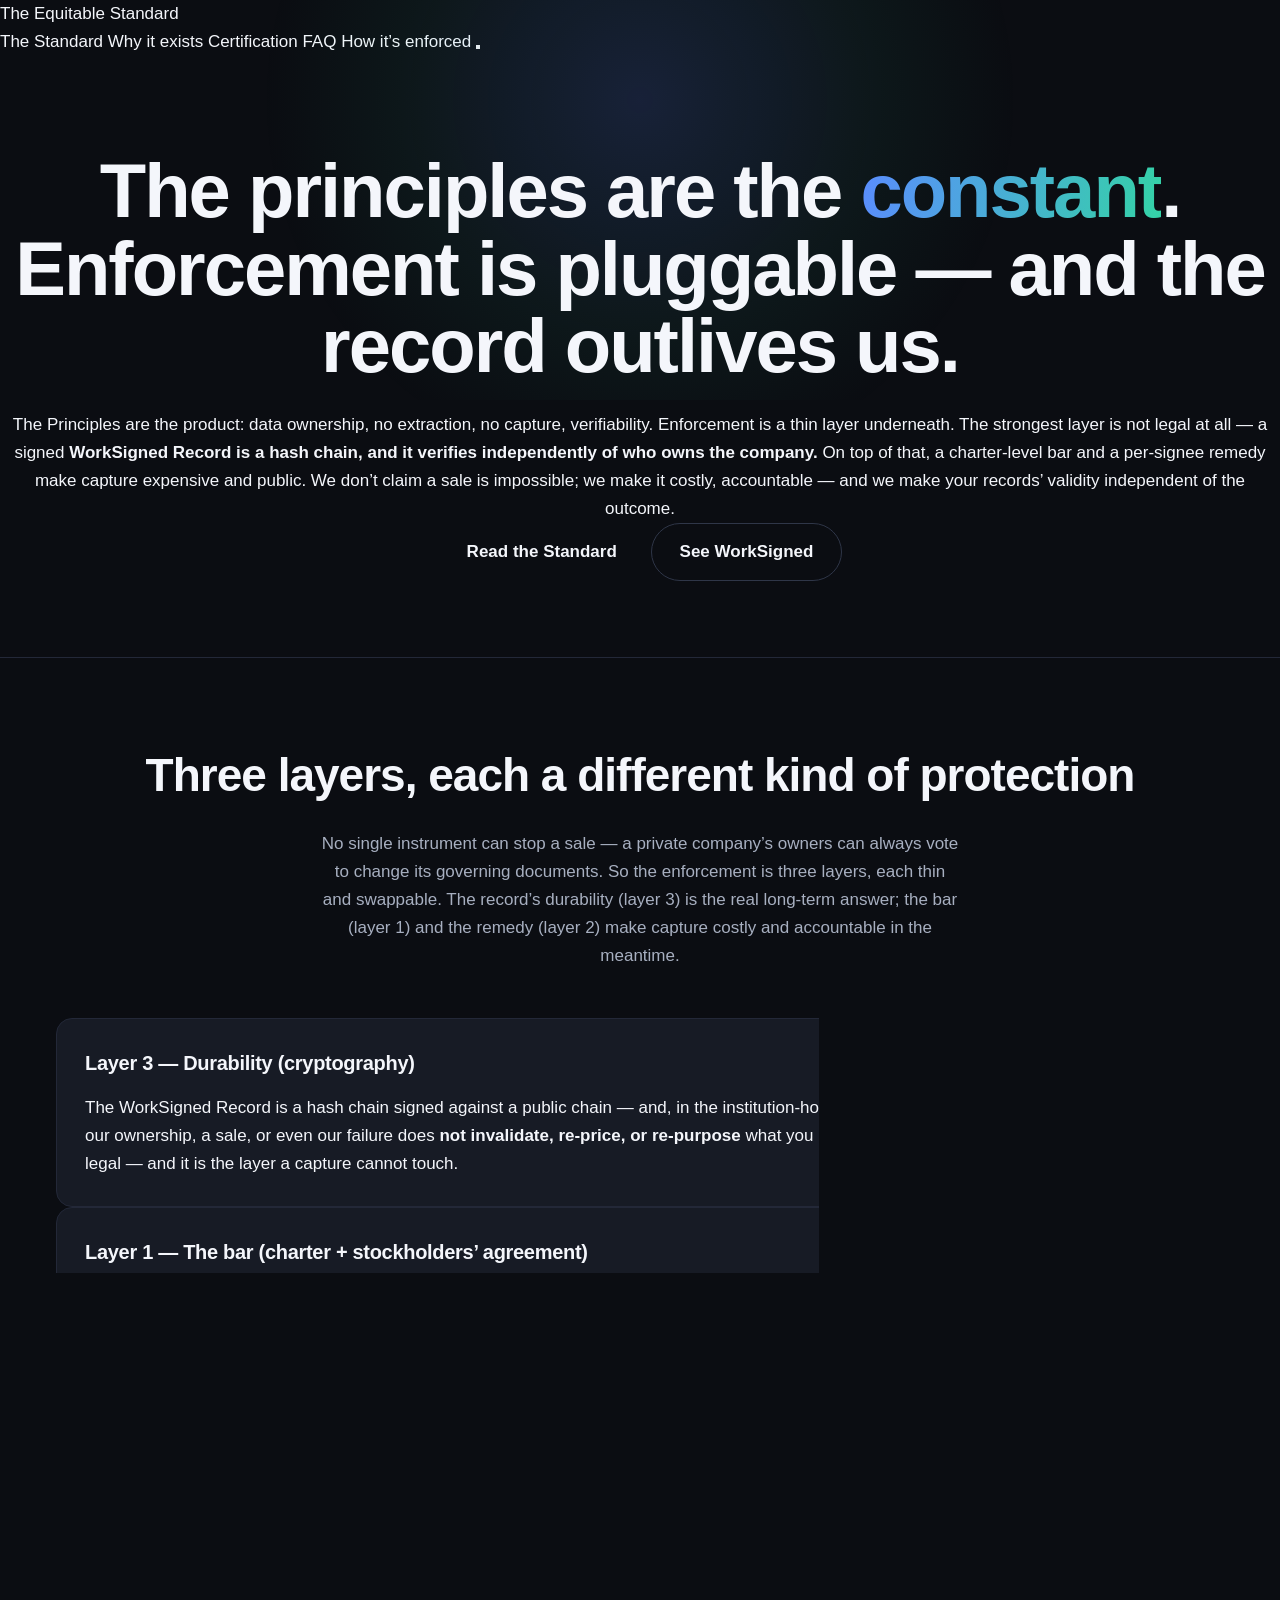
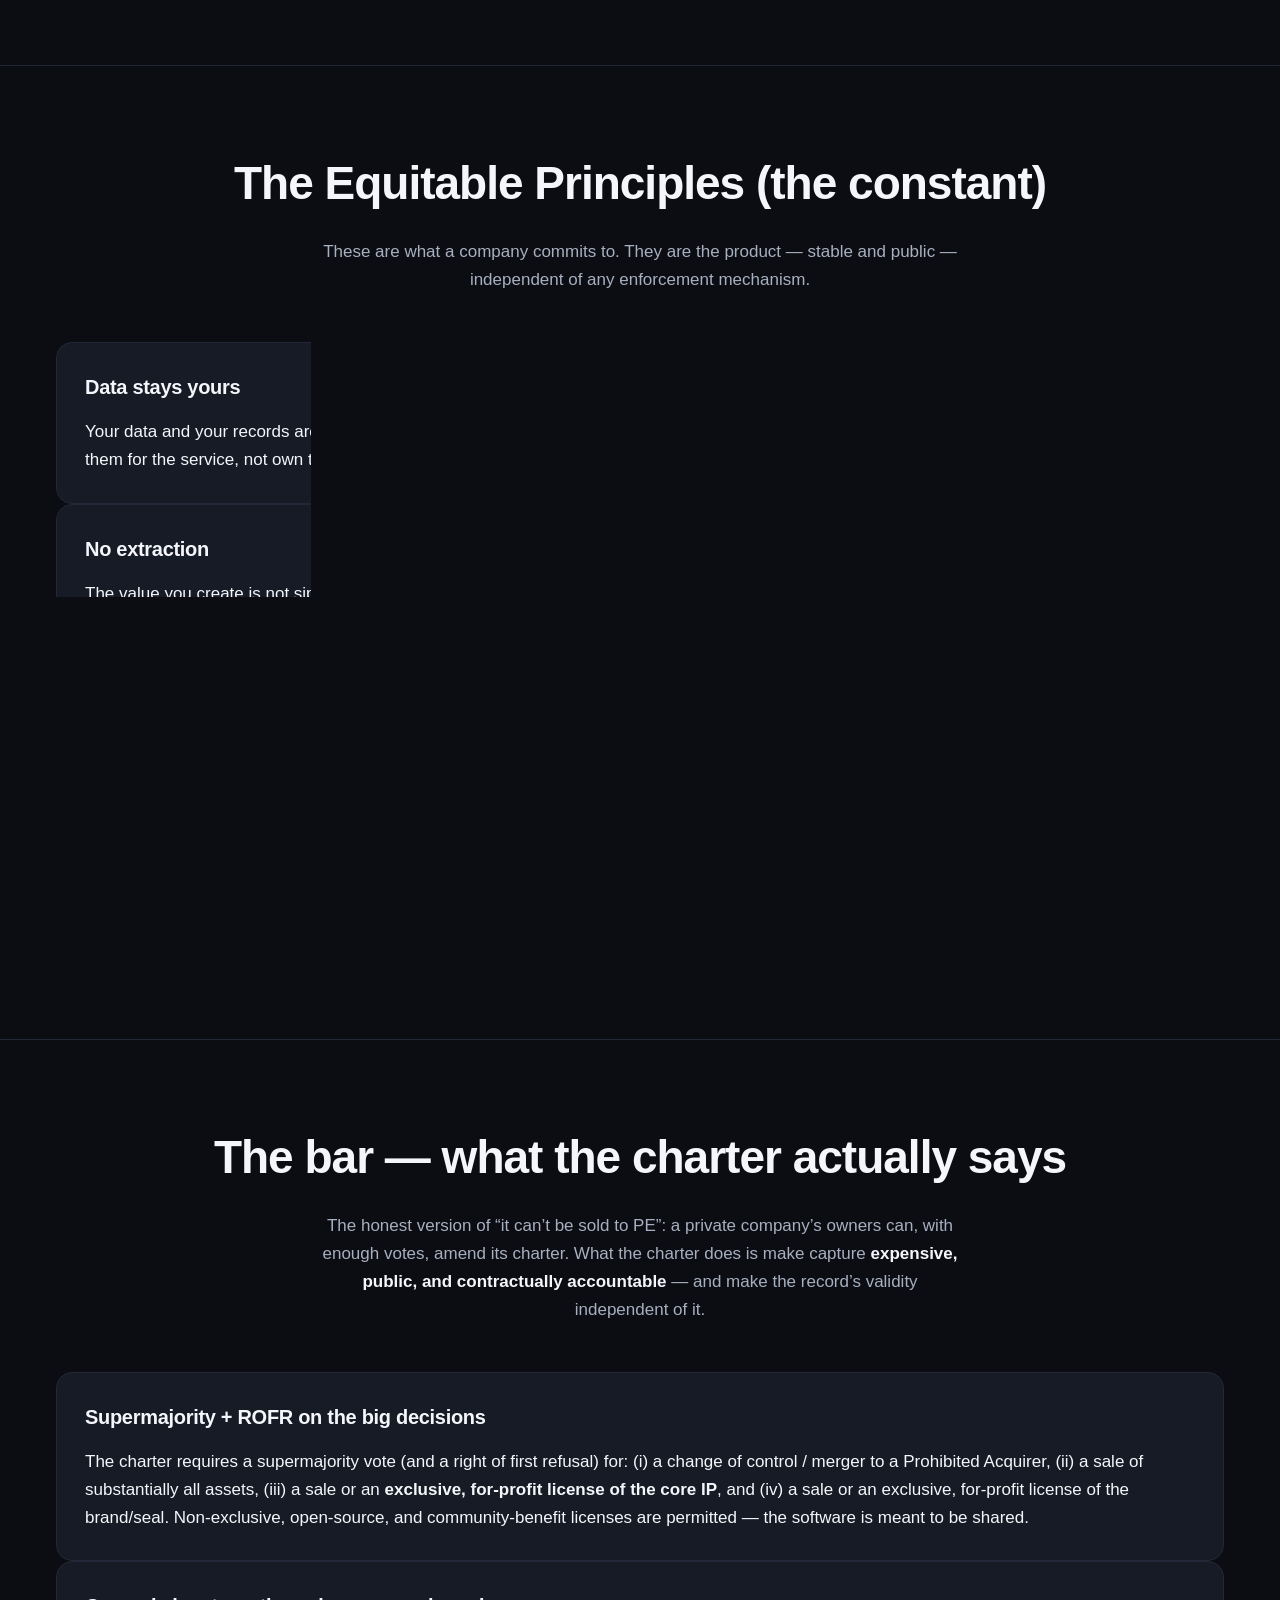
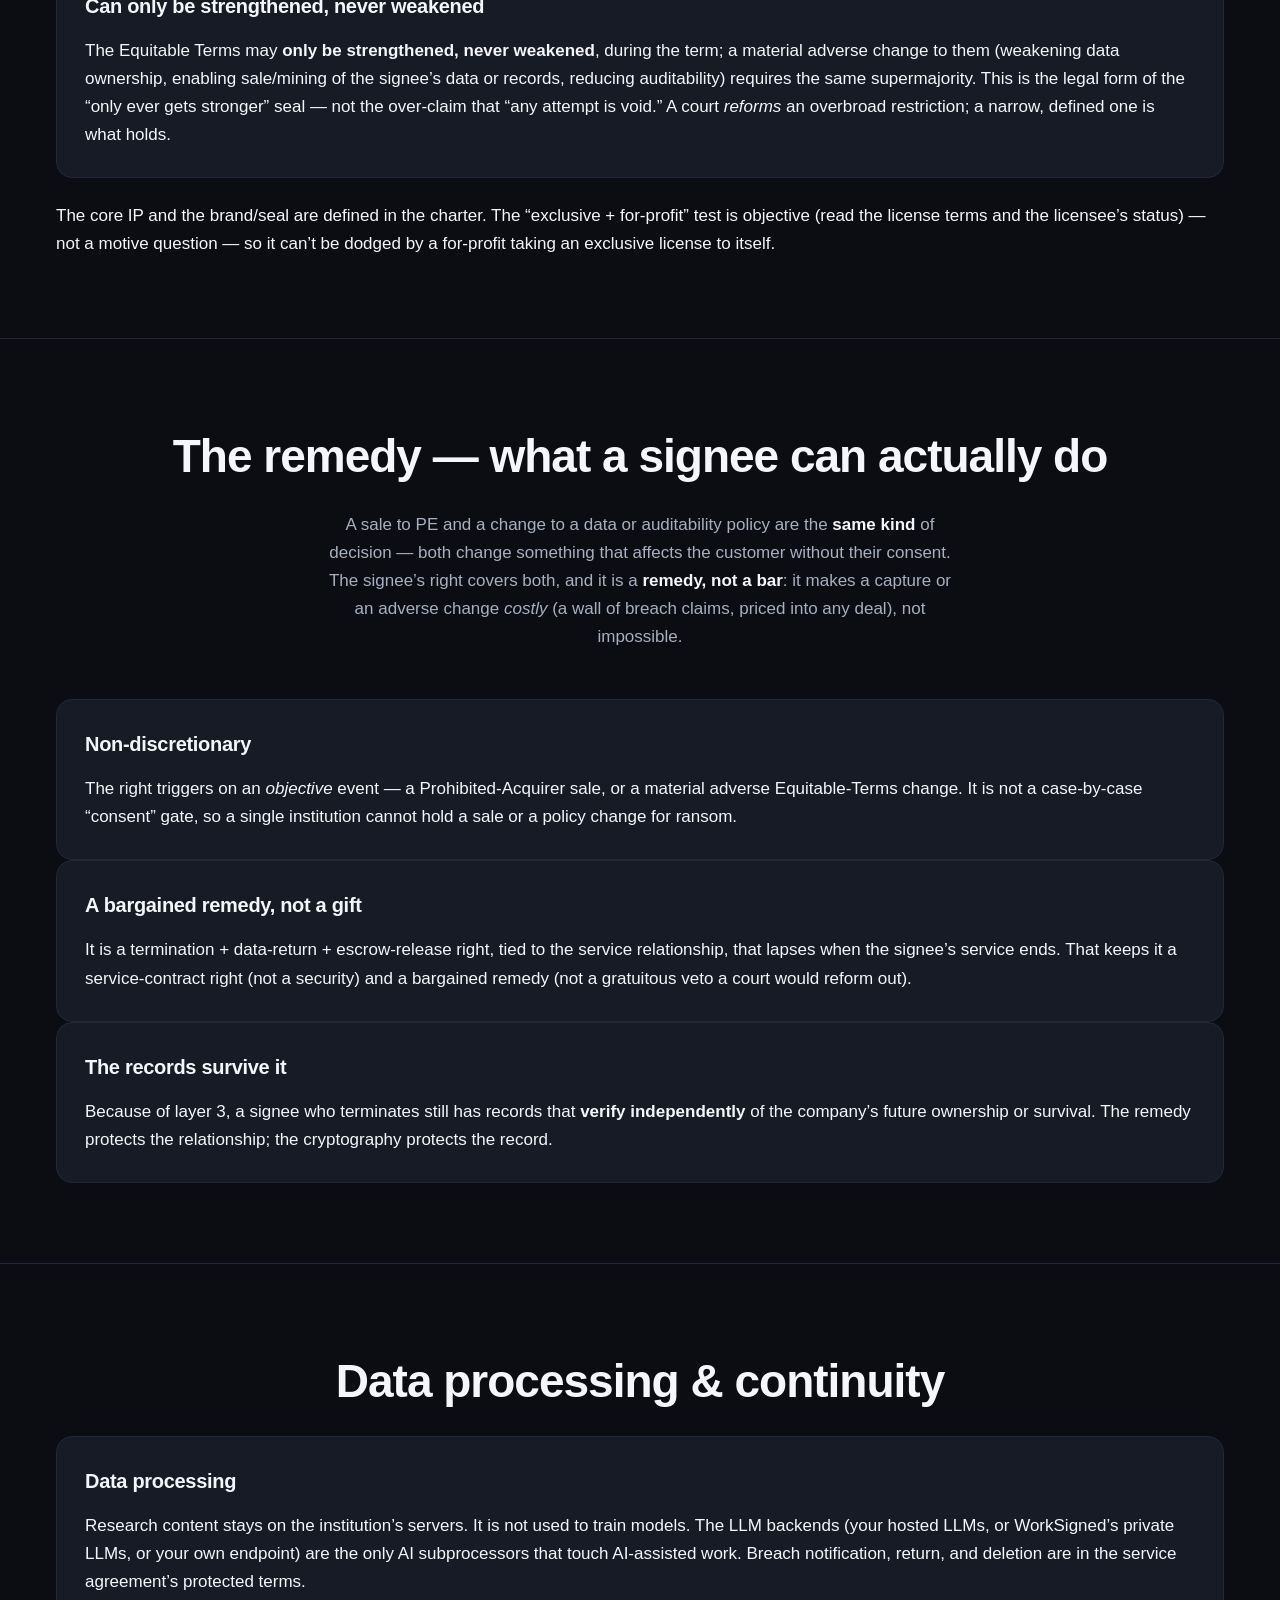
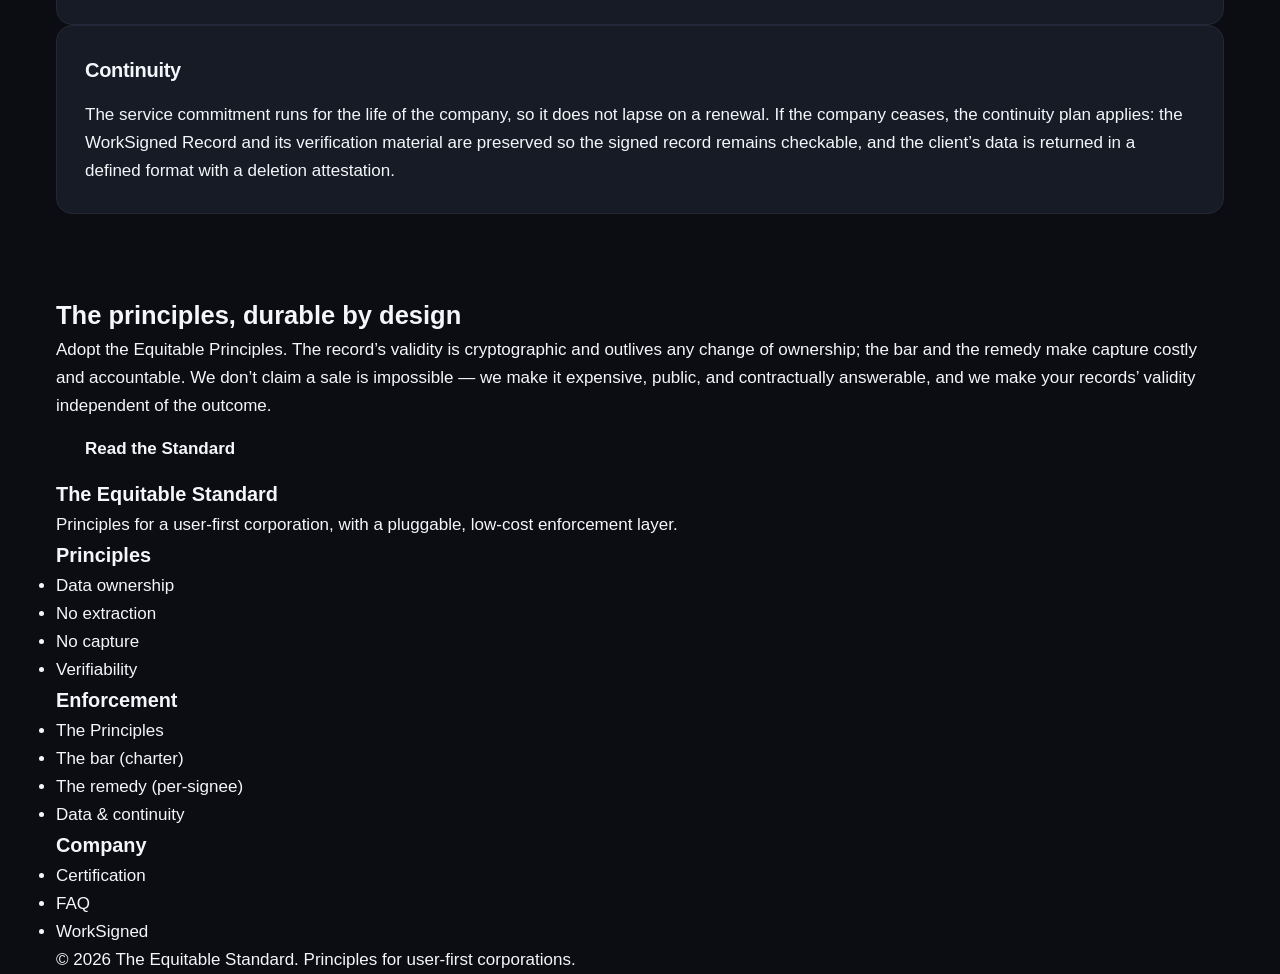
==== enforcement.html @ 16f5c091 "sync from local static" ====
<!DOCTYPE html>
<html lang="en">
<head>
    <meta charset="UTF-8">
    <meta name="viewport" content="width=device-width, initial-scale=1.0">
    <title>How it&rsquo;s enforced &mdash; The Equitable Standard</title>
    <meta name="description" content="The Equitable Principles are the constant. Enforcement is a pluggable layer: cryptographic durability of the record, a charter-level bar on capture and on weakening the terms, and a per-signee remedy that a capture or an adverse change breaches.">
    <link rel="stylesheet" href="style.css">
</head>
<body>
    <div class="bg-grid"></div>
    <div class="bg-glow"></div>

    <nav class="navbar">
        <div class="nav-inner">
            <a href="/" class="nav-logo">The Equitable <span>Standard</span></a>
            <div class="nav-links">
                <a href="/" class="active">The Standard</a>
                <a href="/#charter">Why it exists</a>
                <a href="/#certification">Certification</a>
                <a href="/#faq">FAQ</a>
                <a href="/enforcement" class="active">How it&rsquo;s enforced</a>
                <button class="hamburger" onclick="document.querySelector('.nav-links').classList.toggle('show')" aria-label="Toggle navigation"><span></span><span></span><span></span></button>
            </div>
        </div>
    </nav>

    <main>
        <section class="hero">
            <h1 class="hero-title">The principles are the <span class="grad">constant</span>. Enforcement is pluggable &mdash; and the record outlives us.</h1>
            <p class="hero-sub">The Principles are the product: data ownership, no extraction, no capture, verifiability. Enforcement is a thin layer underneath. The strongest layer is not legal at all &mdash; a signed <strong>WorkSigned Record is a hash chain, and it verifies independently of who owns the company.</strong> On top of that, a charter-level bar and a per-signee remedy make capture expensive and public. We don&rsquo;t claim a sale is impossible; we make it costly, accountable &mdash; and we make your records&rsquo; validity independent of the outcome.</p>
            <div class="hero-actions">
                <a href="/" class="btn btn-primary">Read the Standard</a>
                <a href="https://worksigned.com" class="btn btn-ghost" target="_blank">See WorkSigned</a>
            </div>
        </section>

        <section class="section">
            <div class="container">
                <h2 class="section-title">Three layers, each a different kind of protection</h2>
                <p class="section-lead">No single instrument can stop a sale &mdash; a private company&rsquo;s owners can always vote to change its governing documents. So the enforcement is three layers, each thin and swappable. The record&rsquo;s durability (layer 3) is the real long-term answer; the bar (layer 1) and the remedy (layer 2) make capture costly and accountable in the meantime.</p>

                <div class="grid grid-3">
                    <div class="card reveal">
                        <h3>Layer 3 &mdash; Durability (cryptography)</h3>
                        <p>The WorkSigned Record is a hash chain signed against a public chain &mdash; and, in the institution-hosted model, against <strong>your own key</strong>. A change in our ownership, a sale, or even our failure does <strong>not invalidate, re-price, or re-purpose</strong> what you have already signed. This is mathematical, not legal &mdash; and it is the layer a capture cannot touch.</p>
                    </div>
                    <div class="card reveal">
                        <h3>Layer 1 &mdash; The bar (charter + stockholders&rsquo; agreement)</h3>
                        <p>The company&rsquo;s charter and stockholders&rsquo; agreement require a <strong>supermajority</strong> and a right of first refusal for any sale of control, the core IP, or the brand/seal to a private-equity, venture, or for-profit acquirer &mdash; <strong>and any material weakening of the Equitable Terms</strong>. A capture is therefore <em>priced and public</em>, not possible to do quietly.</p>
                    </div>
                    <div class="card reveal">
                        <h3>Layer 2 &mdash; The remedy (per-signee right)</h3>
                        <p>Each signee holds a non-discretionary right in the service agreement: a <strong>material adverse change</strong> to their Equitable Terms (a capture, an IP/brand sale, or a weakening of data ownership, auditability, or the no-extraction rule) triggers <strong>termination, data return, escrow release &mdash; and their records remain valid.</strong> It is a breach remedy that deters, not a bar that blocks &mdash; the bar is layer 1.</p>
                    </div>
                </div>
            </div>
        </section>

        <section class="section" id="principles">
            <div class="container">
                <h2 class="section-title">The Equitable Principles (the constant)</h2>
                <p class="section-lead">These are what a company commits to. They are the product &mdash; stable and public &mdash; independent of any enforcement mechanism.</p>
                <div class="grid grid-4">
                    <div class="card reveal">
                        <h3>Data stays yours</h3>
                        <p>Your data and your records are owned by you (or your institution). Never sold, never mined, never used to train models. The company may process them for the service, not own them.</p>
                    </div>
                    <div class="card reveal">
                        <h3>No extraction</h3>
                        <p>The value you create is not siphoned into the issuer&rsquo;s or a third party&rsquo;s profit. No data selling, no brand-licensing for third-party profit, no mining.</p>
                    </div>
                    <div class="card reveal">
                        <h3>No capture</h3>
                        <p>No change of control, sale of the core IP, or sale of the brand/seal to a private-equity, venture, or for-profit acquirer. Permitted acquirers only: a mission-aligned for-profit research institution that adopts the principles in writing, a founder- and staff-directed buyout, or dissolution into a non-profit / research-purpose trust.</p>
                    </div>
                    <div class="card reveal">
                        <h3>Checkable, not a label</h3>
                        <p>The deployed code is auditable by your IT security team; the record verifies against the public chain. Verifiability is the whole point.</p>
                    </div>
                </div>
            </div>
        </section>

        <section class="section" id="bar">
            <div class="container">
                <h2 class="section-title">The bar &mdash; what the charter actually says</h2>
                <p class="section-lead">The honest version of &ldquo;it can&rsquo;t be sold to PE&rdquo;: a private company&rsquo;s owners can, with enough votes, amend its charter. What the charter does is make capture <strong>expensive, public, and contractually accountable</strong> &mdash; and make the record&rsquo;s validity independent of it.</p>
                <div class="grid grid-2">
                    <div class="card reveal">
                        <h3>Supermajority + ROFR on the big decisions</h3>
                        <p>The charter requires a supermajority vote (and a right of first refusal) for: (i) a change of control / merger to a Prohibited Acquirer, (ii) a sale of substantially all assets, (iii) a sale or an <strong>exclusive, for-profit license of the core IP</strong>, and (iv) a sale or an exclusive, for-profit license of the brand/seal. Non-exclusive, open-source, and community-benefit licenses are permitted &mdash; the software is meant to be shared.</p>
                    </div>
                    <div class="card reveal">
                        <h3>Can only be strengthened, never weakened</h3>
                        <p>The Equitable Terms may <strong>only be strengthened, never weakened</strong>, during the term; a material adverse change to them (weakening data ownership, enabling sale/mining of the signee&rsquo;s data or records, reducing auditability) requires the same supermajority. This is the legal form of the &ldquo;only ever gets stronger&rdquo; seal &mdash; not the over-claim that &ldquo;any attempt is void.&rdquo; A court <em>reforms</em> an overbroad restriction; a narrow, defined one is what holds.</p>
                    </div>
                </div>
                <p class="reveal" style="margin-top:24px;">The core IP and the brand/seal are defined in the charter. The &ldquo;exclusive + for-profit&rdquo; test is objective (read the license terms and the licensee&rsquo;s status) &mdash; not a motive question &mdash; so it can&rsquo;t be dodged by a for-profit taking an exclusive license to itself.</p>
            </div>
        </section>

        <section class="section" id="remedy">
            <div class="container">
                <h2 class="section-title">The remedy &mdash; what a signee can actually do</h2>
                <p class="section-lead">A sale to PE and a change to a data or auditability policy are the <strong>same kind</strong> of decision &mdash; both change something that affects the customer without their consent. The signee&rsquo;s right covers both, and it is a <strong>remedy, not a bar</strong>: it makes a capture or an adverse change <em>costly</em> (a wall of breach claims, priced into any deal), not impossible.</p>
                <div class="grid grid-3">
                    <div class="card reveal">
                        <h3>Non-discretionary</h3>
                        <p>The right triggers on an <em>objective</em> event &mdash; a Prohibited-Acquirer sale, or a material adverse Equitable-Terms change. It is not a case-by-case &ldquo;consent&rdquo; gate, so a single institution cannot hold a sale or a policy change for ransom.</p>
                    </div>
                    <div class="card reveal">
                        <h3>A bargained remedy, not a gift</h3>
                        <p>It is a termination + data-return + escrow-release right, tied to the service relationship, that lapses when the signee&rsquo;s service ends. That keeps it a service-contract right (not a security) and a bargained remedy (not a gratuitous veto a court would reform out).</p>
                    </div>
                    <div class="card reveal">
                        <h3>The records survive it</h3>
                        <p>Because of layer 3, a signee who terminates still has records that <strong>verify independently</strong> of the company&rsquo;s future ownership or survival. The remedy protects the relationship; the cryptography protects the record.</p>
                    </div>
                </div>
            </div>
        </section>

        <section class="section" id="data">
            <div class="container">
                <h2 class="section-title">Data processing &amp; continuity</h2>
                <div class="grid grid-2">
                    <div class="card reveal">
                        <h3>Data processing</h3>
                        <p>Research content stays on the institution&rsquo;s servers. It is not used to train models. The LLM backends (your hosted LLMs, or WorkSigned&rsquo;s private LLMs, or your own endpoint) are the only AI subprocessors that touch AI-assisted work. Breach notification, return, and deletion are in the service agreement&rsquo;s protected terms.</p>
                    </div>
                    <div class="card reveal">
                        <h3>Continuity</h3>
                        <p>The service commitment runs for the life of the company, so it does not lapse on a renewal. If the company ceases, the continuity plan applies: the WorkSigned Record and its verification material are preserved so the signed record remains checkable, and the client&rsquo;s data is returned in a defined format with a deletion attestation.</p>
                    </div>
                </div>
            </div>
        </section>

        <section class="cta">
            <div class="container">
                <h2>The principles, durable by design</h2>
                <p>Adopt the Equitable Principles. The record&rsquo;s validity is cryptographic and outlives any change of ownership; the bar and the remedy make capture costly and accountable. We don&rsquo;t claim a sale is impossible &mdash; we make it expensive, public, and contractually answerable, and we make your records&rsquo; validity independent of the outcome.</p>
                <a href="/" class="btn btn-light">Read the Standard</a>
            </div>
        </section>
    </main>

    <footer class="footer">
        <div class="container">
            <div class="footer-grid">
                <div>
                    <h3>The Equitable Standard</h3>
                    <p>Principles for a user-first corporation, with a pluggable, low-cost enforcement layer.</p>
                </div>
                <div>
                    <h3>Principles</h3>
                    <ul class="footer-links">
                        <li><a href="/#charter">Data ownership</a></li>
                        <li><a href="/#charter">No extraction</a></li>
                        <li><a href="/#charter">No capture</a></li>
                        <li><a href="/#charter">Verifiability</a></li>
                    </ul>
                </div>
                <div>
                    <h3>Enforcement</h3>
                    <ul class="footer-links">
                        <li><a href="#principles">The Principles</a></li>
                        <li><a href="#bar">The bar (charter)</a></li>
                        <li><a href="#remedy">The remedy (per-signee)</a></li>
                        <li><a href="#data">Data &amp; continuity</a></li>
                    </ul>
                </div>
                <div>
                    <h3>Company</h3>
                    <ul class="footer-links">
                        <li><a href="/#certification">Certification</a></li>
                        <li><a href="/#faq">FAQ</a></li>
                        <li><a href="https://worksigned.com" target="_blank">WorkSigned</a></li>
                    </ul>
                </div>
            </div>
            <div class="footer-bottom">
                <span>&copy; 2026 The Equitable Standard. Principles for user-first corporations.</span>
            </div>
        </div>
    </footer>
    <script src="script.js"></script>
</body>
</html>
---- style.css ----
/* ==========================================================================
   The Equitable Standard — charter + certification + FAQ (static site)
   Same design language as WorkSigned / Equitable Corporation.
   Two small-text tiers only:
     --fs-body  (17px)  card body, faq, lead
     --fs-small (14.5px) fine print: eyebrow, footer, summary hints
   ========================================================================== */
:root {
    --bg: #0b0d12;
    --bg-elev: #12151d;
    --bg-elev-2: #171b25;
    --border: #232838;
    --border-strong: #2f3648;

    --text: #f4f6fb;
    --text-muted: #a7afc0;
    --text-faint: #6f7789;

    --accent: #5b8cff;
    --accent-2: #34d3a6;
    --accent-soft: rgba(91, 140, 255, 0.14);
    --grad: linear-gradient(100deg, #5b8cff 0%, #34d3a6 100%);

    /* Two small-text tiers (the only two small sizes) */
    --fs-body: 17px;
    --fs-small: 14.5px;

    --radius: 16px;
    --maxw: 1120px;
    --maxw-narrow: 820px;
    --shadow-sm: 0 4px 16px rgba(0, 0, 0, 0.25);
}

* { margin: 0; padding: 0; box-sizing: border-box; }
html { scroll-behavior: smooth; scroll-padding-top: 76px; }
body {
    font-family: "Inter", -apple-system, BlinkMacSystemFont, "Segoe UI", Roboto, sans-serif;
    background: var(--bg);
    color: var(--text);
    line-height: 1.65;
    font-size: var(--fs-body);
    -webkit-font-smoothing: antialiased;
    overflow-x: hidden;
}
a { color: inherit; text-decoration: none; }
body::before {
    content: "";
    position: fixed; top: -200px; left: 50%;
    transform: translateX(-50%);
    width: 900px; height: 600px;
    background: radial-gradient(circle, rgba(91,140,255,0.16) 0%, rgba(52,211,166,0.05) 45%, transparent 70%);
    z-index: 0; pointer-events: none;
}

/* ===== LAYOUT ===== */
.container { width: 100%; max-width: 95%; margin: 0 auto; padding: 0 24px; }
.container.narrow { max-width: var(--maxw-narrow); }

/* ===== TOP BAR ===== */
#topbar {
    position: sticky; top: 0; z-index: 50;
    background: rgba(11,13,18,0.72);
    backdrop-filter: blur(14px); -webkit-backdrop-filter: blur(14px);
    border-bottom: 1px solid var(--border);
    padding: 14px 0;
}
.topbar-inner {
    max-width: var(--maxw); margin: 0 auto; padding: 0 24px;
    display: flex; align-items: center; justify-content: space-between; gap: 20px;
}
#logo {
    font-size: 19px; font-weight: 800; letter-spacing: -0.4px;
    display: inline-flex; align-items: center; gap: 8px;
}
#logo:hover { text-decoration: none; }
.logo-mark {
    display: inline-grid; place-items: center;
    width: 26px; height: 26px; border-radius: 8px;
    background: var(--grad); color: #0b0d12; font-size: 15px; font-weight: 900;
}
.topnav { display: flex; align-items: center; gap: 22px; }
.topnav a {
    font-size: var(--fs-small); font-weight: 500; color: var(--text-muted);
    transition: color 0.2s;
}
.topnav a:hover { color: var(--text); }

/* ===== HERO ===== */
.hero { position: relative; z-index: 1; text-align: center; padding: 96px 0 76px; }
.eyebrow {
    display: inline-block;
    font-size: var(--fs-small); font-weight: 600; letter-spacing: 0.4px;
    color: var(--accent-2);
    background: rgba(52,211,166,0.12); border: 1px solid rgba(52,211,166,0.3);
    padding: 6px 14px; border-radius: 999px; margin-bottom: 26px;
}
.hero h1 {
    font-size: clamp(38px, 6vw, 76px);
    font-weight: 800; line-height: 1.02; letter-spacing: -2px; margin-bottom: 26px;
}
.grad {
    background: var(--grad);
    -webkit-background-clip: text; background-clip: text;
    -webkit-text-fill-color: transparent; color: transparent;
}
.hero .sub {
    font-size: clamp(17px, 2.2vw, 21px);
    color: var(--text-muted);
    max-width: 760px; margin: 0 auto; line-height: 1.65;
}
.hero .sub strong { color: var(--text); font-weight: 600; }

/* ===== SECTIONS ===== */
.section { position: relative; z-index: 1; padding: 80px 0; border-top: 1px solid var(--border); }
.section-alt { background: var(--bg-elev); }
.section-title {
    font-size: clamp(30px, 4vw, 46px);
    font-weight: 800; letter-spacing: -1px;
    text-align: center; margin-bottom: 16px;
}
.section-lead {
    font-size: var(--fs-body); color: var(--text-muted);
    max-width: 640px; margin: 0 auto 48px; text-align: center;
}
.section-lead strong { color: var(--text); font-weight: 600; }

/* ===== CHARTER CARDS ===== */
.cards {
    display: grid; grid-template-columns: repeat(2, 1fr);
    gap: 22px; max-width: 1000px; margin: 0 auto;
}
.card {
    background: var(--bg-elev-2);
    border: 1px solid var(--border);
    border-radius: var(--radius);
    padding: 28px 28px;
    transition: transform 0.2s ease, border-color 0.2s ease, box-shadow 0.2s ease;
}
.card:hover { transform: translateY(-5px); border-color: var(--border-strong); box-shadow: var(--shadow-sm); }
.card h3 {
    font-size: 20px; font-weight: 700; letter-spacing: -0.3px;
    margin-bottom: 14px; color: var(--text);
}
.card .problem {
    font-size: var(--fs-body); color: var(--text-muted);
    margin-bottom: 12px;
}
.card .solution {
    font-size: var(--fs-body); color: var(--text-muted);
    border-left: 3px solid var(--accent);
    padding-left: 14px;
}
.card .solution strong { color: var(--accent-2); font-weight: 700; }

/* ===== CERTIFICATION ===== */
.cert-grid {
    display: grid; grid-template-columns: 1fr;
    gap: 22px; margin-bottom: 36px;
}
.cert-item {
    background: var(--bg-elev-2);
    border: 1px solid var(--border);
    border-radius: var(--radius);
    padding: 26px 28px;
}
.cert-item h3 { font-size: 19px; font-weight: 700; margin-bottom: 10px; }
.cert-item p { font-size: var(--fs-body); color: var(--text-muted); }
.cert-cta { text-align: center; }

.btn {
    display: inline-flex; align-items: center; justify-content: center;
    padding: 14px 28px; border-radius: 999px;
    font-size: var(--fs-body); font-weight: 600; border: 1px solid transparent;
    cursor: pointer;
    transition: transform 0.15s ease, background 0.2s, border-color 0.2s;
}
.btn-ghost { background: transparent; color: var(--text); border-color: var(--border-strong); }
.btn-ghost:hover { border-color: var(--accent); background: var(--accent-soft); transform: translateY(-2px); }

/* ===== FAQ (details/summary accordion) ===== */
.faq-list { display: flex; flex-direction: column; gap: 14px; max-width: 760px; margin: 0 auto; }
.faq-item {
    background: var(--bg-elev-2);
    border: 1px solid var(--border);
    border-radius: var(--radius-sm, 12px);
    overflow: hidden;
}
.faq-item summary {
    cursor: pointer;
    list-style: none;
    padding: 18px 22px;
    font-size: var(--fs-body);
    font-weight: 600;
    color: var(--text);
    display: flex; align-items: center; justify-content: space-between; gap: 16px;
    transition: background 0.2s;
}
.faq-item summary::-webkit-details-marker { display: none; }
.faq-item summary::after {
    content: "+";
    font-size: 22px; font-weight: 400;
    color: var(--accent);
    transition: transform 0.2s;
}
.faq-item[open] summary { background: rgba(91,140,255,0.06); }
.faq-item[open] summary::after { transform: rotate(45deg); }
.faq-item p {
    padding: 0 22px 20px 22px;
    font-size: var(--fs-body);
    color: var(--text-muted);
}

/* ===== FOOTER ===== */
#footer { border-top: 1px solid var(--border); padding: 28px 0; position: relative; z-index: 1; }
.footer-inner {
    display: flex; align-items: center; justify-content: space-between;
    flex-wrap: wrap; gap: 12px;
}
#foot-brand { font-size: 16px; font-weight: 800; display: inline-flex; align-items: center; gap: 8px; }
.foot-copy { font-size: var(--fs-small); color: var(--text-faint); }
.foot-copy a { color: var(--text-muted); }
.foot-copy a:hover { color: var(--text); }

/* ===== SCROLL REVEAL ===== */
.reveal {
    opacity: 0; transform: translateY(24px);
    transition: opacity 0.6s ease, transform 0.6s ease;
}
.reveal.visible { opacity: 1; transform: translateY(0); }
.cards .reveal:nth-child(2n) { transition-delay: 0.1s; }

/* ===== RESPONSIVE ===== */
@media (max-width: 900px) {
    .cards { grid-template-columns: 1fr; max-width: 520px; }
}
@media (max-width: 640px) {
    .topbar-inner { padding: 0 18px; }
    .topnav a:not(:last-child) { display: none; }
    .hero { padding: 72px 0 56px; }
    .section { padding: 60px 0; }
    .container { padding: 0 18px; }
    .footer-inner { flex-direction: column; text-align: center; }
}
@media (prefers-reduced-motion: reduce) {
    html { scroll-behavior: auto; }
    .reveal { opacity: 1; transform: none; transition: none; }
}
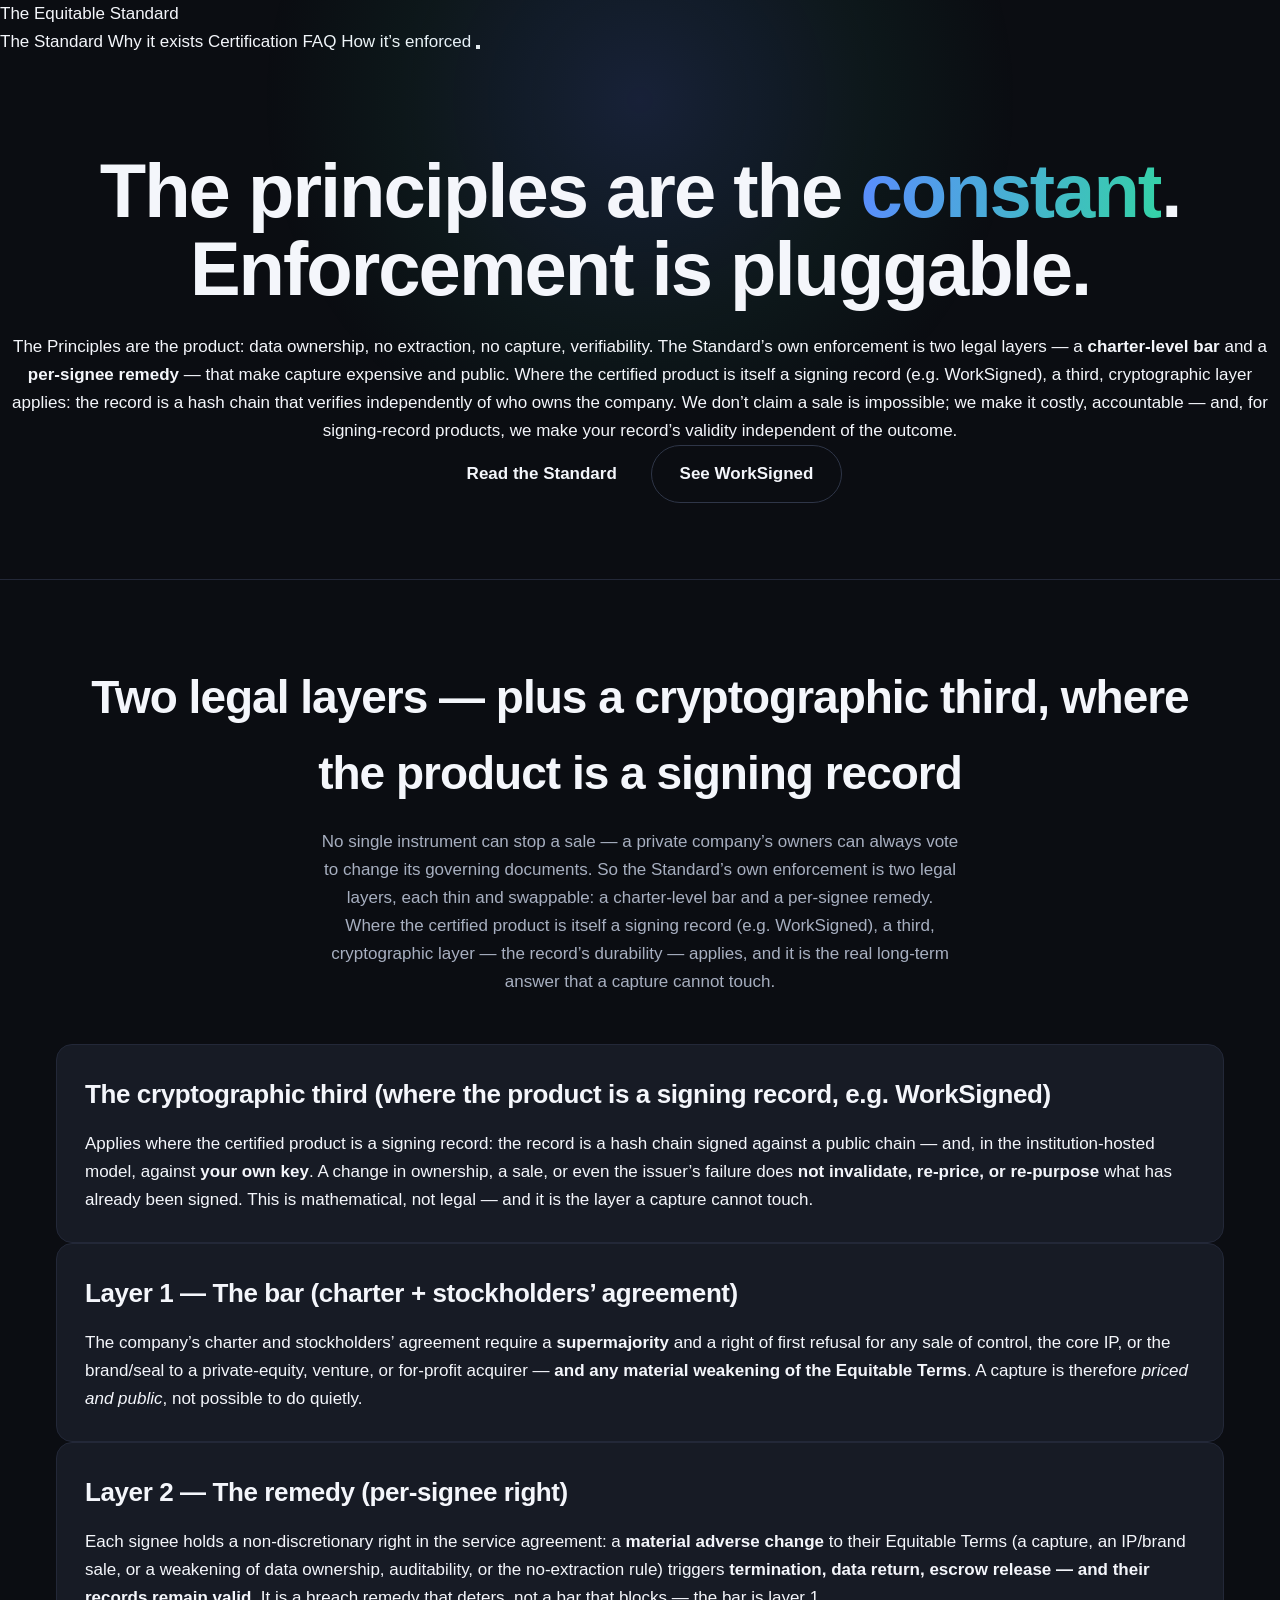
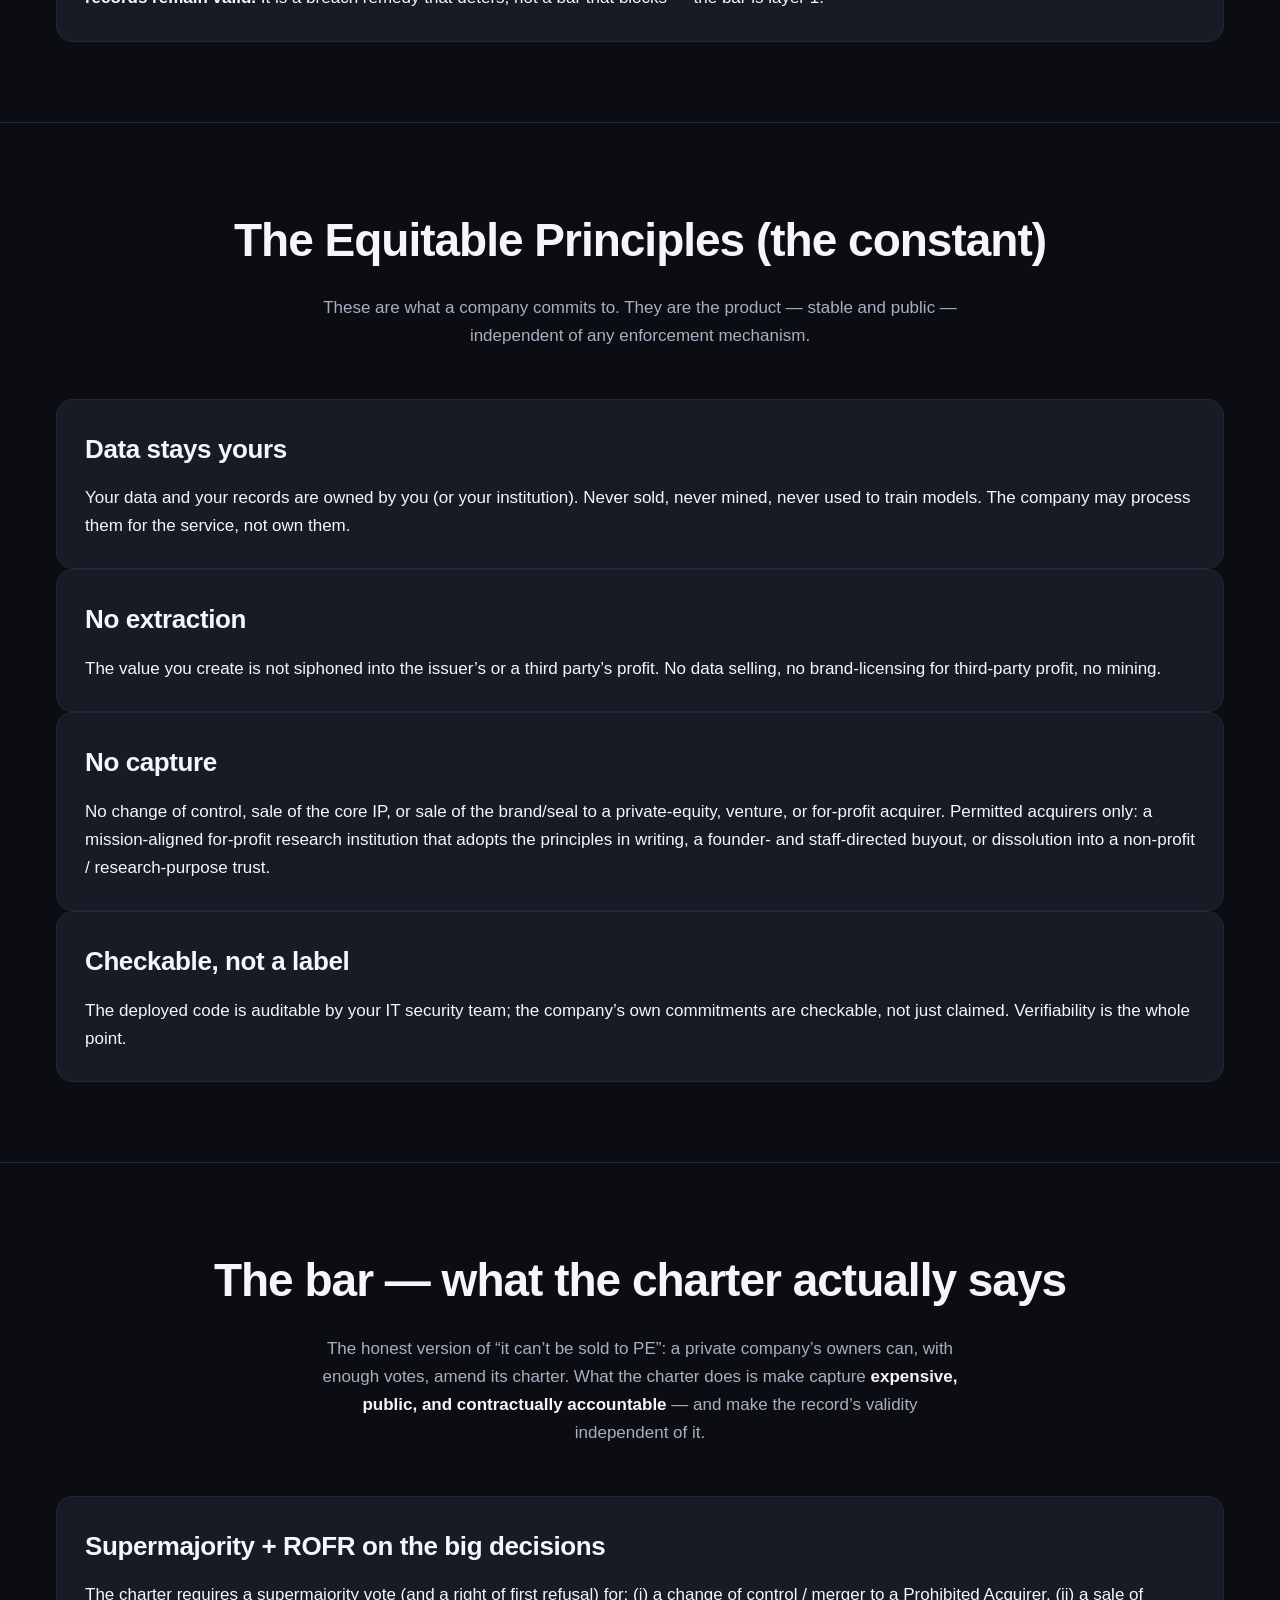
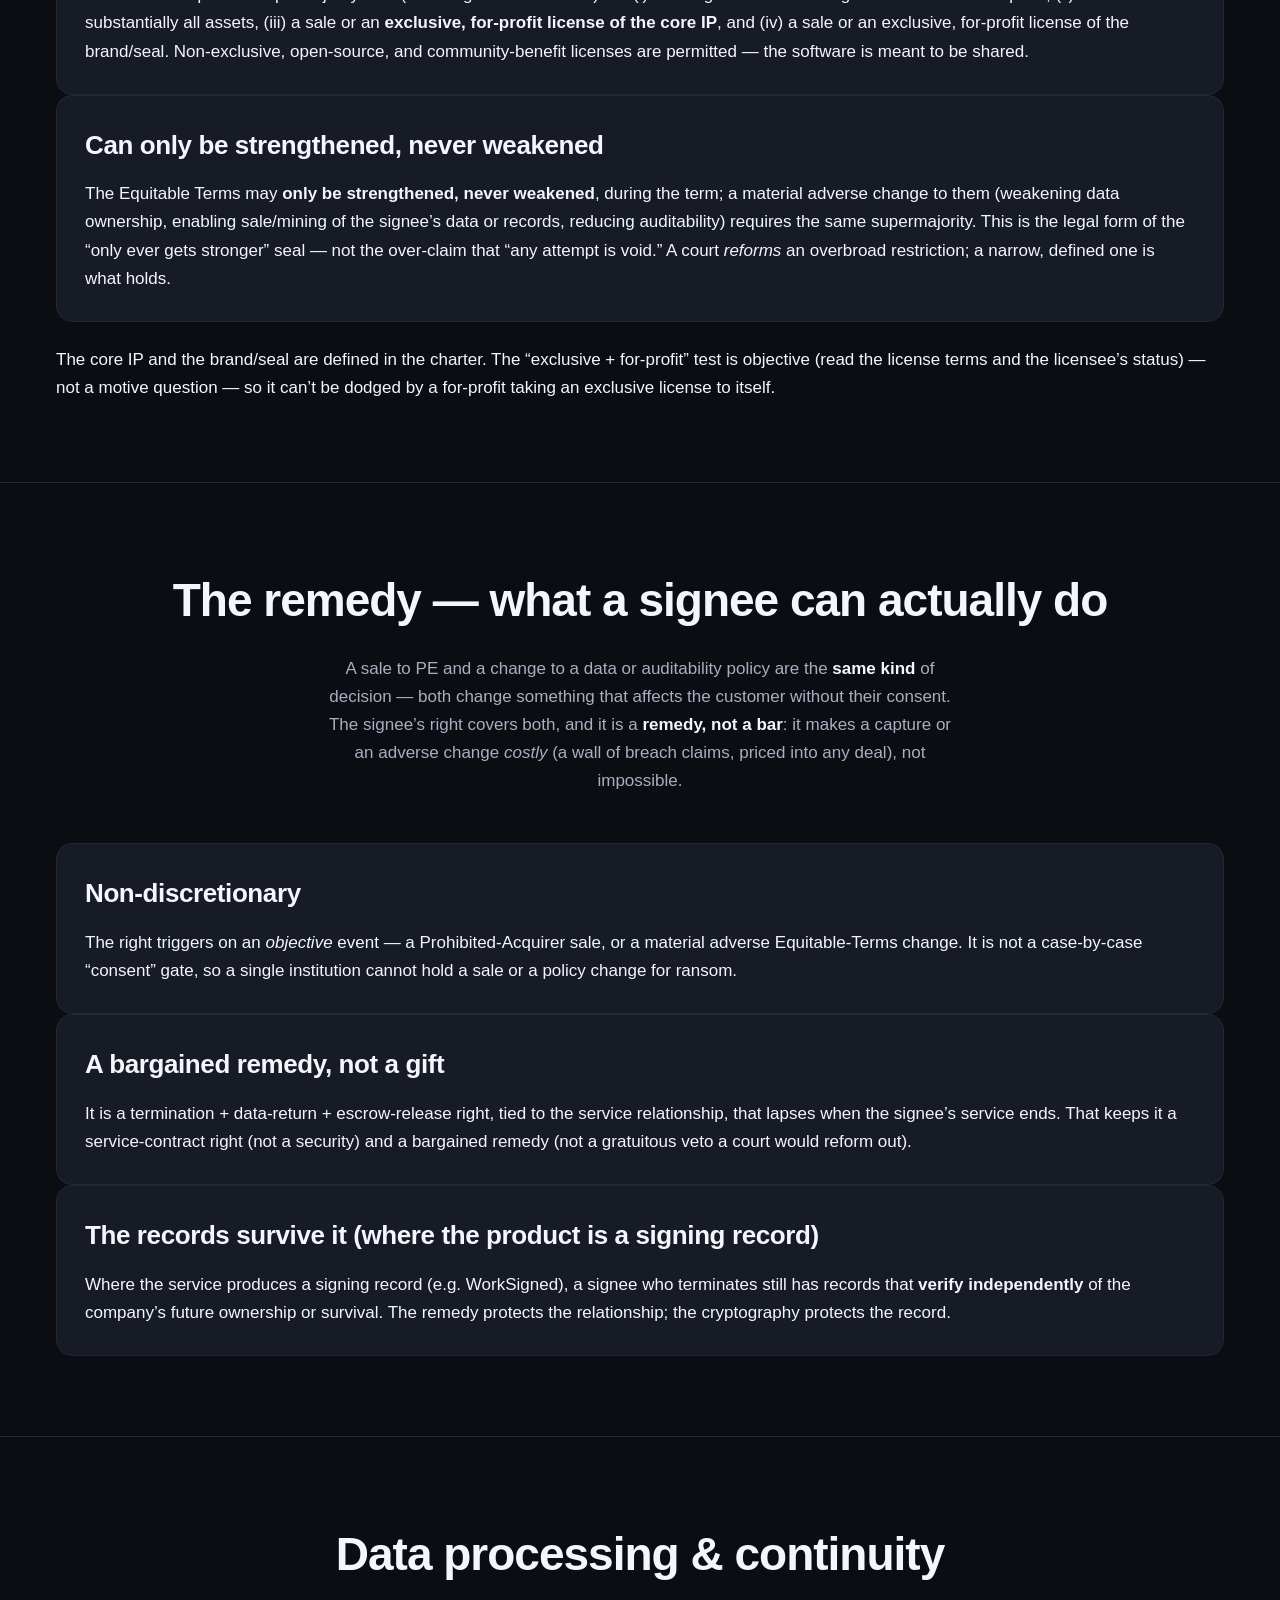
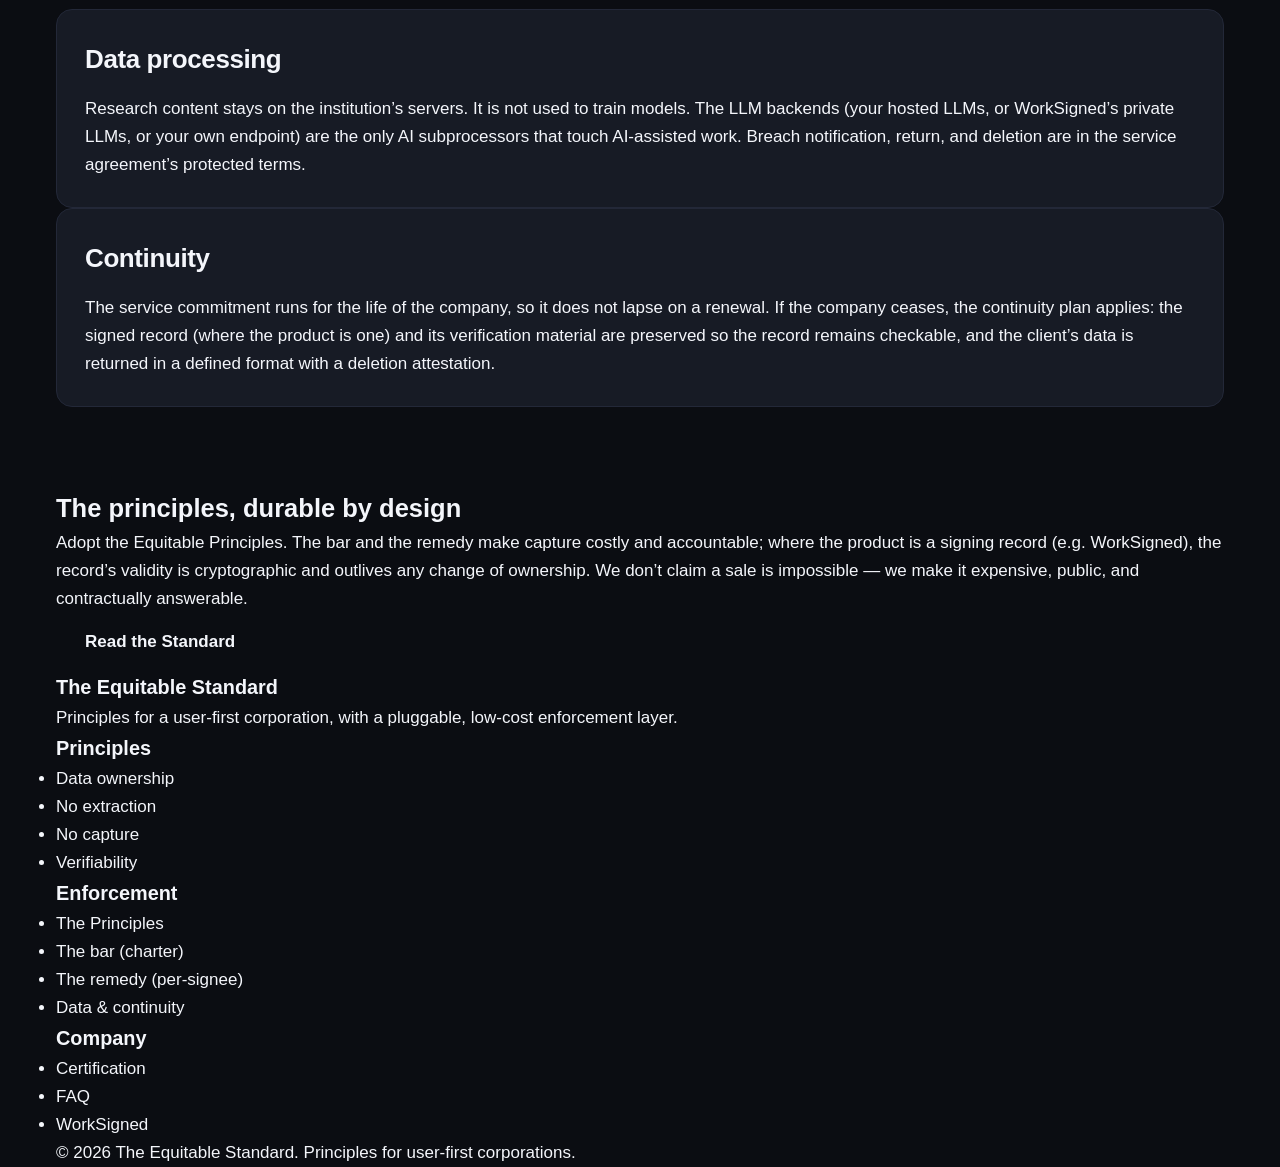
==== commit 3d899ffb: "sync from local static" ====
--- a/enforcement.html
+++ b/enforcement.html
@@ -4,7 +4,7 @@
     <meta charset="UTF-8">
     <meta name="viewport" content="width=device-width, initial-scale=1.0">
     <title>How it&rsquo;s enforced &mdash; The Equitable Standard</title>
-    <meta name="description" content="The Equitable Principles are the constant. Enforcement is a pluggable layer: cryptographic durability of the record, a charter-level bar on capture and on weakening the terms, and a per-signee remedy that a capture or an adverse change breaches.">
+    <meta name="description" content="The Equitable Principles are the constant. Enforcement is a pluggable layer: a charter-level bar on capture and on weakening the terms, and a per-signee remedy &mdash; with cryptographic record durability added where the product is a signing record, e.g. WorkSigned.">
     <link rel="stylesheet" href="style.css">
 </head>
 <body>
@@ -27,8 +27,8 @@
 
     <main>
         <section class="hero">
-            <h1 class="hero-title">The principles are the <span class="grad">constant</span>. Enforcement is pluggable &mdash; and the record outlives us.</h1>
-            <p class="hero-sub">The Principles are the product: data ownership, no extraction, no capture, verifiability. Enforcement is a thin layer underneath. The strongest layer is not legal at all &mdash; a signed <strong>WorkSigned Record is a hash chain, and it verifies independently of who owns the company.</strong> On top of that, a charter-level bar and a per-signee remedy make capture expensive and public. We don&rsquo;t claim a sale is impossible; we make it costly, accountable &mdash; and we make your records&rsquo; validity independent of the outcome.</p>
+            <h1 class="hero-title">The principles are the <span class="grad">constant</span>. Enforcement is pluggable.</h1>
+            <p class="hero-sub">The Principles are the product: data ownership, no extraction, no capture, verifiability. The Standard&rsquo;s own enforcement is two legal layers &mdash; a <strong>charter-level bar</strong> and a <strong>per-signee remedy</strong> &mdash; that make capture expensive and public. Where the certified product is itself a signing record (e.g. WorkSigned), a third, cryptographic layer applies: the record is a hash chain that verifies independently of who owns the company. We don&rsquo;t claim a sale is impossible; we make it costly, accountable &mdash; and, for signing-record products, we make your record&rsquo;s validity independent of the outcome.</p>
             <div class="hero-actions">
                 <a href="/" class="btn btn-primary">Read the Standard</a>
                 <a href="https://worksigned.com" class="btn btn-ghost" target="_blank">See WorkSigned</a>
@@ -37,13 +37,13 @@
 
         <section class="section">
             <div class="container">
-                <h2 class="section-title">Three layers, each a different kind of protection</h2>
-                <p class="section-lead">No single instrument can stop a sale &mdash; a private company&rsquo;s owners can always vote to change its governing documents. So the enforcement is three layers, each thin and swappable. The record&rsquo;s durability (layer 3) is the real long-term answer; the bar (layer 1) and the remedy (layer 2) make capture costly and accountable in the meantime.</p>
+                <h2 class="section-title">Two legal layers &mdash; plus a cryptographic third, where the product is a signing record</h2>
+                <p class="section-lead">No single instrument can stop a sale &mdash; a private company&rsquo;s owners can always vote to change its governing documents. So the Standard&rsquo;s own enforcement is two legal layers, each thin and swappable: a charter-level bar and a per-signee remedy. Where the certified product is itself a signing record (e.g. WorkSigned), a third, cryptographic layer &mdash; the record&rsquo;s durability &mdash; applies, and it is the real long-term answer that a capture cannot touch.</p>
 
                 <div class="grid grid-3">
                     <div class="card reveal">
-                        <h3>Layer 3 &mdash; Durability (cryptography)</h3>
-                        <p>The WorkSigned Record is a hash chain signed against a public chain &mdash; and, in the institution-hosted model, against <strong>your own key</strong>. A change in our ownership, a sale, or even our failure does <strong>not invalidate, re-price, or re-purpose</strong> what you have already signed. This is mathematical, not legal &mdash; and it is the layer a capture cannot touch.</p>
+                        <h3>The cryptographic third (where the product is a signing record, e.g. WorkSigned)</h3>
+                        <p>Applies where the certified product is a signing record: the record is a hash chain signed against a public chain &mdash; and, in the institution-hosted model, against <strong>your own key</strong>. A change in ownership, a sale, or even the issuer&rsquo;s failure does <strong>not invalidate, re-price, or re-purpose</strong> what has already been signed. This is mathematical, not legal &mdash; and it is the layer a capture cannot touch.</p>
                     </div>
                     <div class="card reveal">
                         <h3>Layer 1 &mdash; The bar (charter + stockholders&rsquo; agreement)</h3>
@@ -76,7 +76,7 @@
                     </div>
                     <div class="card reveal">
                         <h3>Checkable, not a label</h3>
-                        <p>The deployed code is auditable by your IT security team; the record verifies against the public chain. Verifiability is the whole point.</p>
+                        <p>The deployed code is auditable by your IT security team; the company&rsquo;s own commitments are checkable, not just claimed. Verifiability is the whole point.</p>
                     </div>
                 </div>
             </div>
@@ -114,8 +114,8 @@
                         <p>It is a termination + data-return + escrow-release right, tied to the service relationship, that lapses when the signee&rsquo;s service ends. That keeps it a service-contract right (not a security) and a bargained remedy (not a gratuitous veto a court would reform out).</p>
                     </div>
                     <div class="card reveal">
-                        <h3>The records survive it</h3>
-                        <p>Because of layer 3, a signee who terminates still has records that <strong>verify independently</strong> of the company&rsquo;s future ownership or survival. The remedy protects the relationship; the cryptography protects the record.</p>
+                        <h3>The records survive it (where the product is a signing record)</h3>
+                        <p>Where the service produces a signing record (e.g. WorkSigned), a signee who terminates still has records that <strong>verify independently</strong> of the company&rsquo;s future ownership or survival. The remedy protects the relationship; the cryptography protects the record.</p>
                     </div>
                 </div>
             </div>
@@ -131,7 +131,7 @@
                     </div>
                     <div class="card reveal">
                         <h3>Continuity</h3>
-                        <p>The service commitment runs for the life of the company, so it does not lapse on a renewal. If the company ceases, the continuity plan applies: the WorkSigned Record and its verification material are preserved so the signed record remains checkable, and the client&rsquo;s data is returned in a defined format with a deletion attestation.</p>
+                        <p>The service commitment runs for the life of the company, so it does not lapse on a renewal. If the company ceases, the continuity plan applies: the signed record (where the product is one) and its verification material are preserved so the record remains checkable, and the client&rsquo;s data is returned in a defined format with a deletion attestation.</p>
                     </div>
                 </div>
             </div>
@@ -140,7 +140,7 @@
         <section class="cta">
             <div class="container">
                 <h2>The principles, durable by design</h2>
-                <p>Adopt the Equitable Principles. The record&rsquo;s validity is cryptographic and outlives any change of ownership; the bar and the remedy make capture costly and accountable. We don&rsquo;t claim a sale is impossible &mdash; we make it expensive, public, and contractually answerable, and we make your records&rsquo; validity independent of the outcome.</p>
+                <p>Adopt the Equitable Principles. The bar and the remedy make capture costly and accountable; where the product is a signing record (e.g. WorkSigned), the record&rsquo;s validity is cryptographic and outlives any change of ownership. We don&rsquo;t claim a sale is impossible &mdash; we make it expensive, public, and contractually answerable.</p>
                 <a href="/" class="btn btn-light">Read the Standard</a>
             </div>
         </section>
--- a/style.css
+++ b/style.css
@@ -138,7 +138,7 @@
 }
 .card:hover { transform: translateY(-5px); border-color: var(--border-strong); box-shadow: var(--shadow-sm); }
 .card h3 {
-    font-size: 20px; font-weight: 700; letter-spacing: -0.3px;
+    font-size: 26px; font-weight: 700; letter-spacing: -0.4px;
     margin-bottom: 14px; color: var(--text);
 }
 .card .problem {
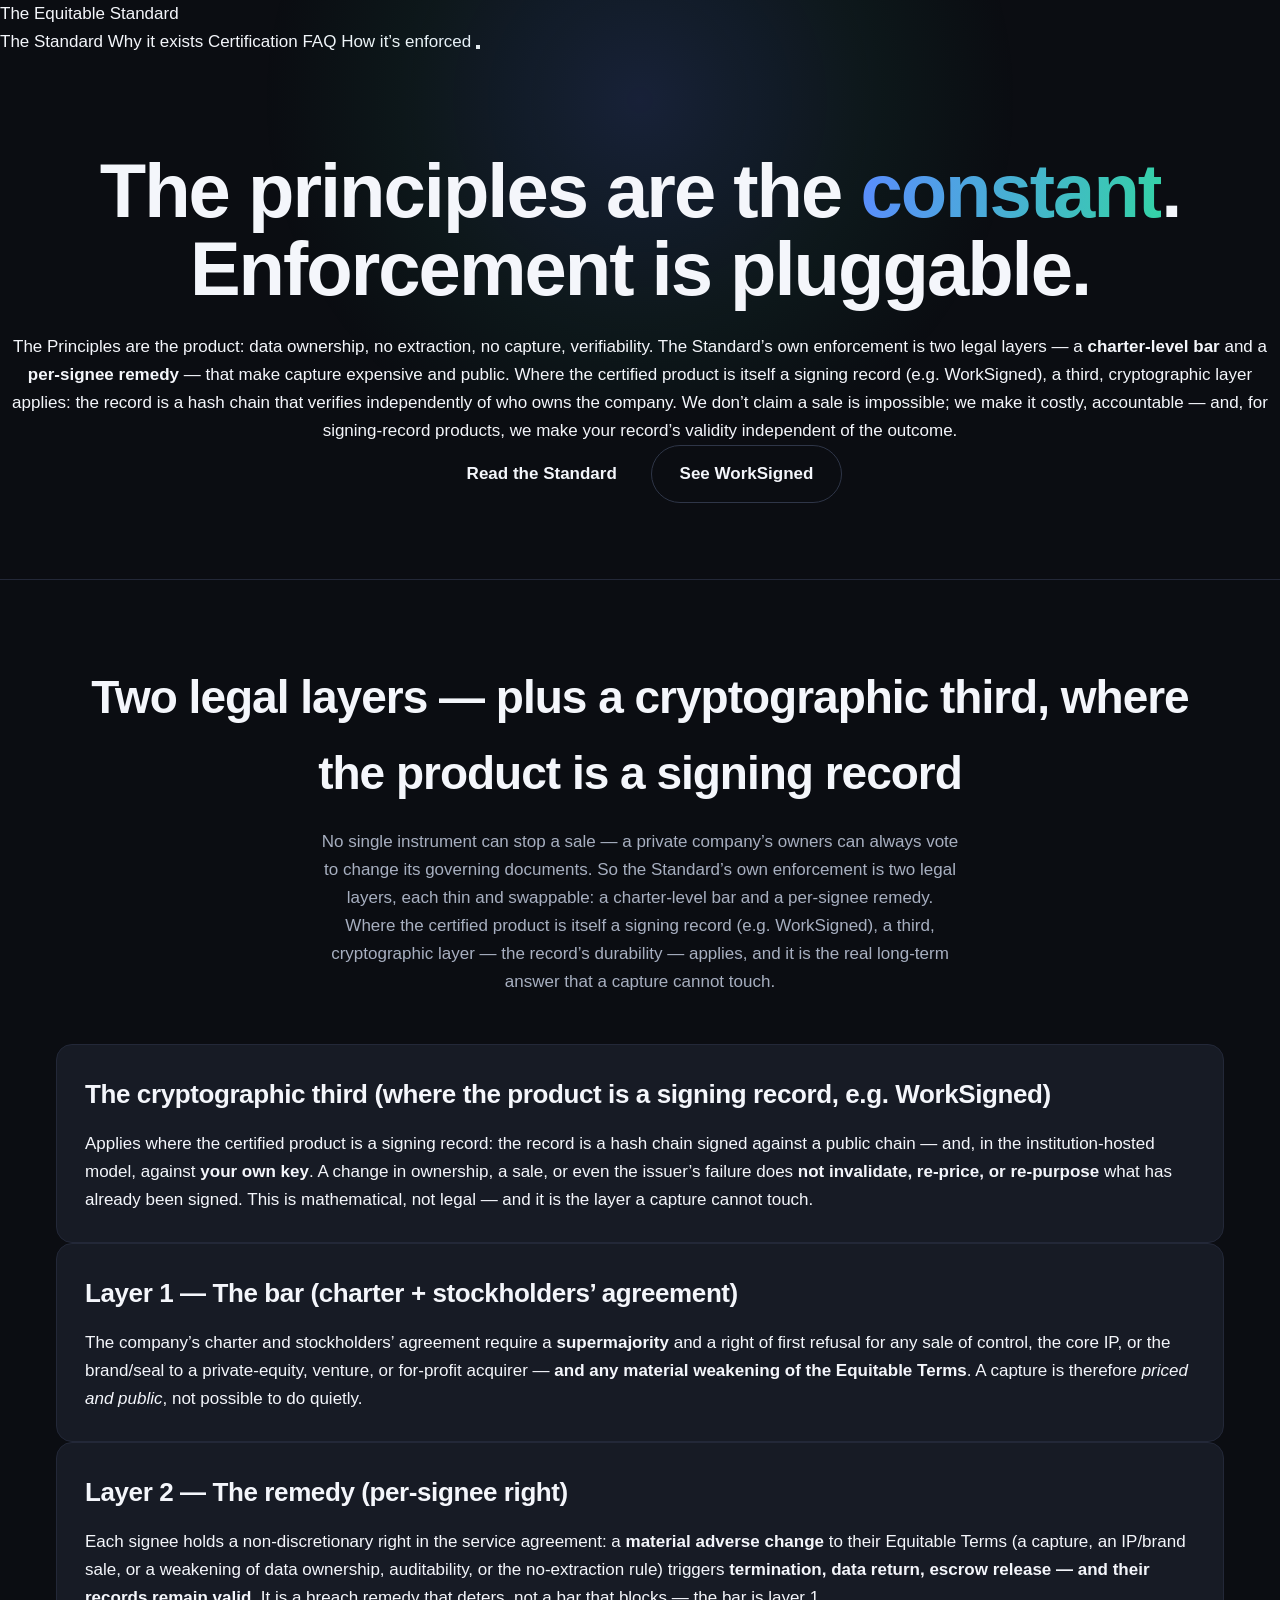
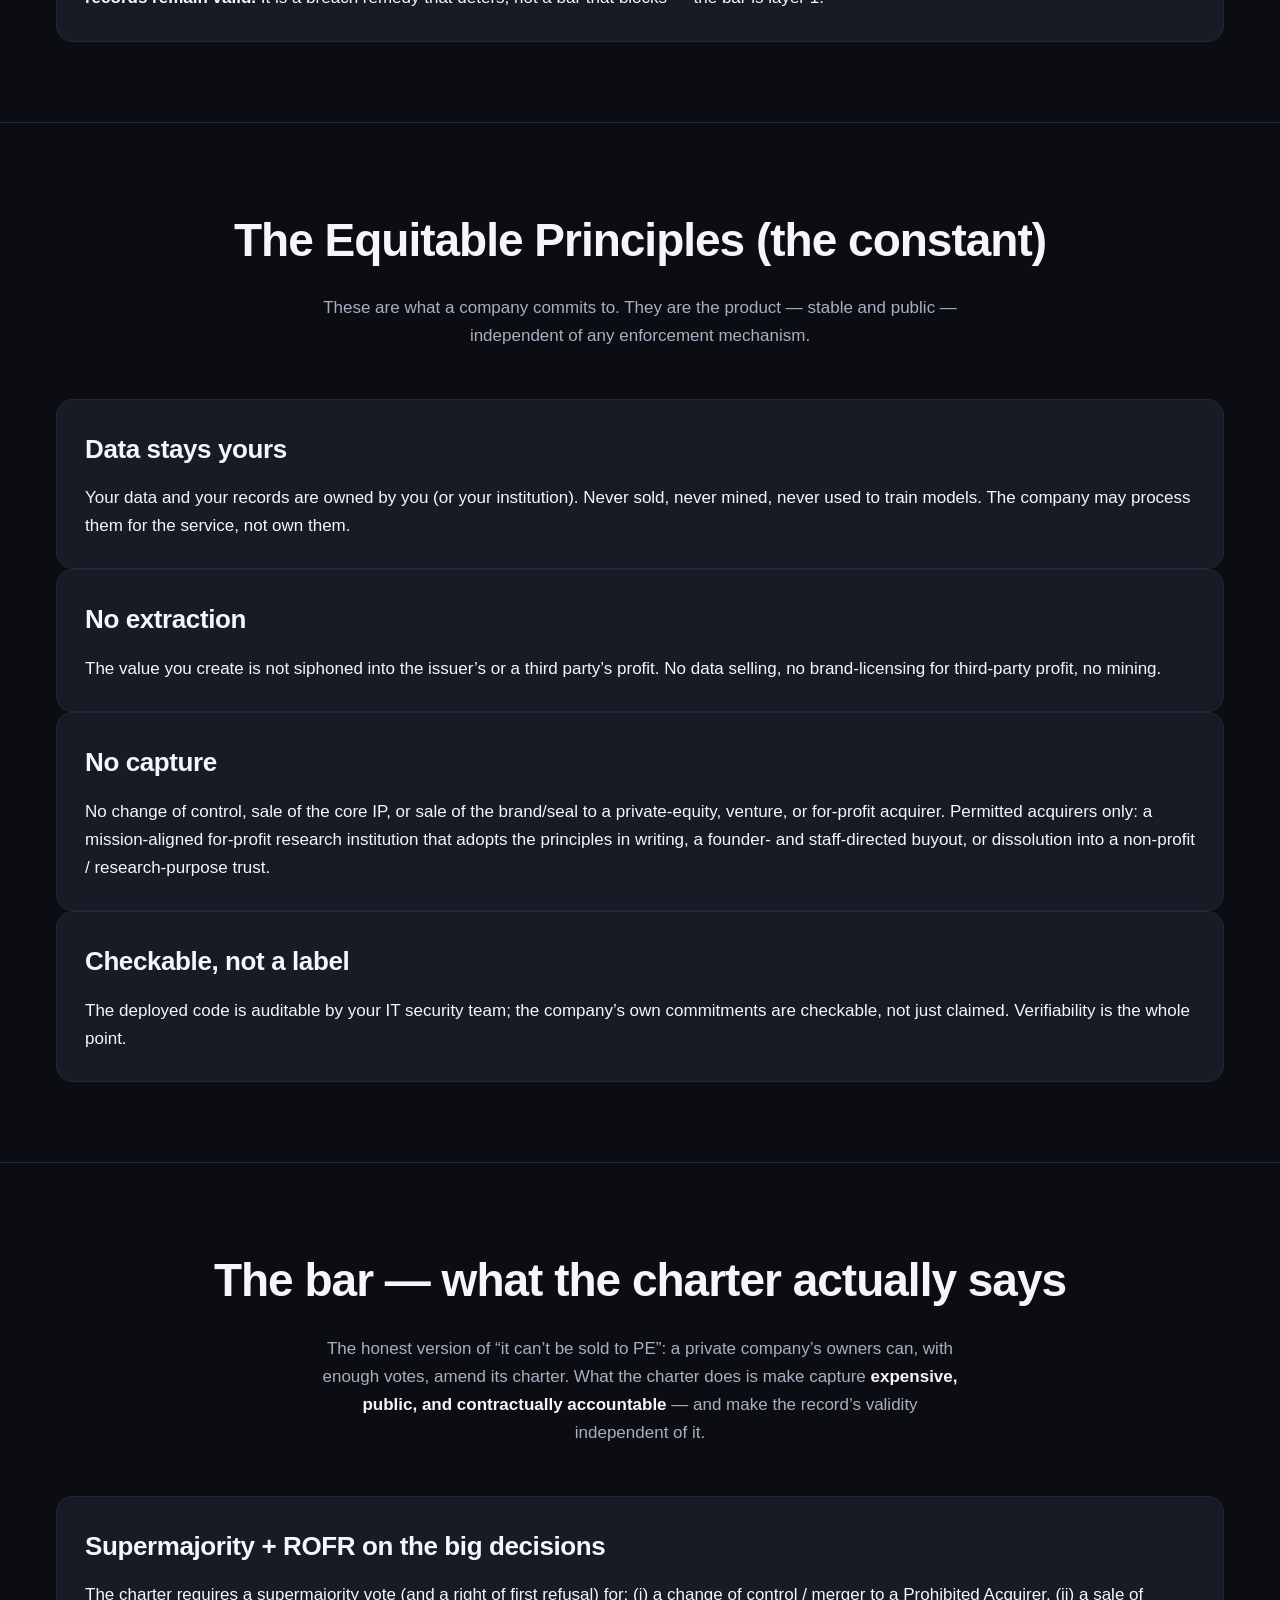
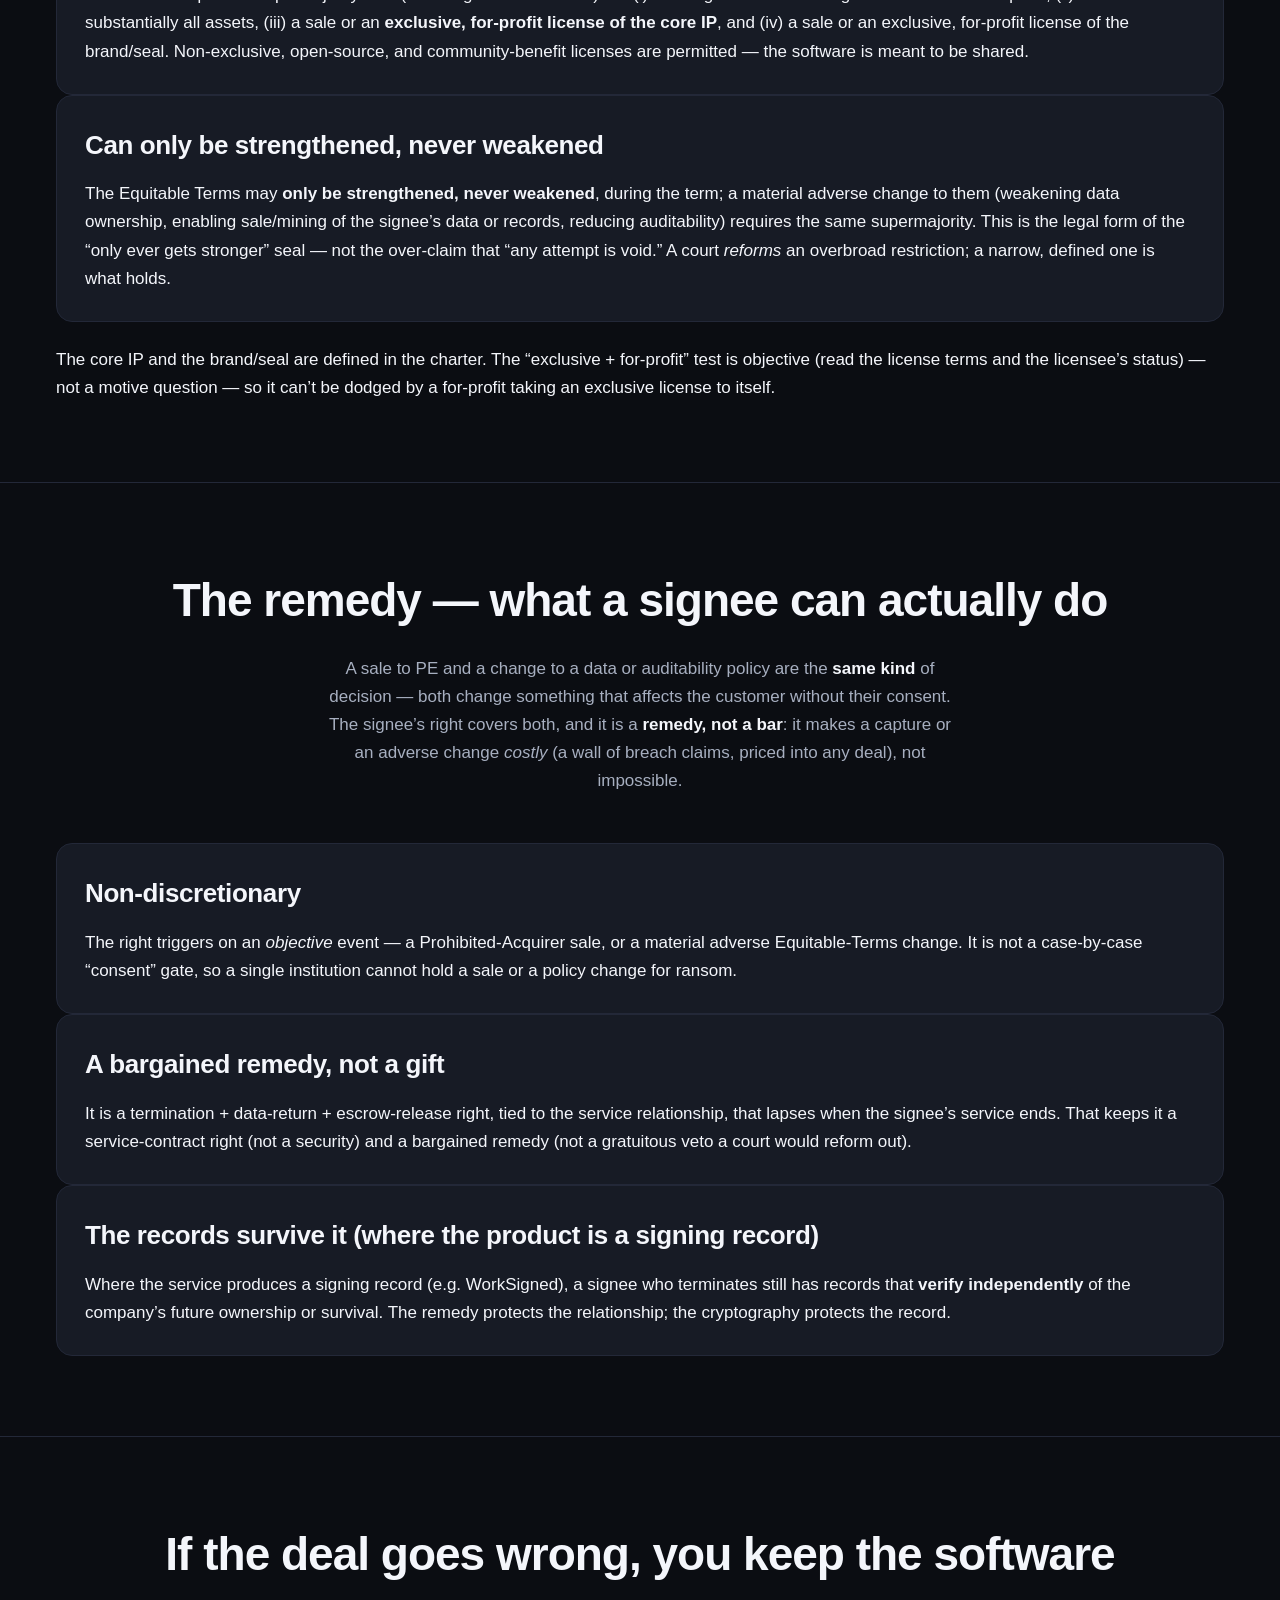
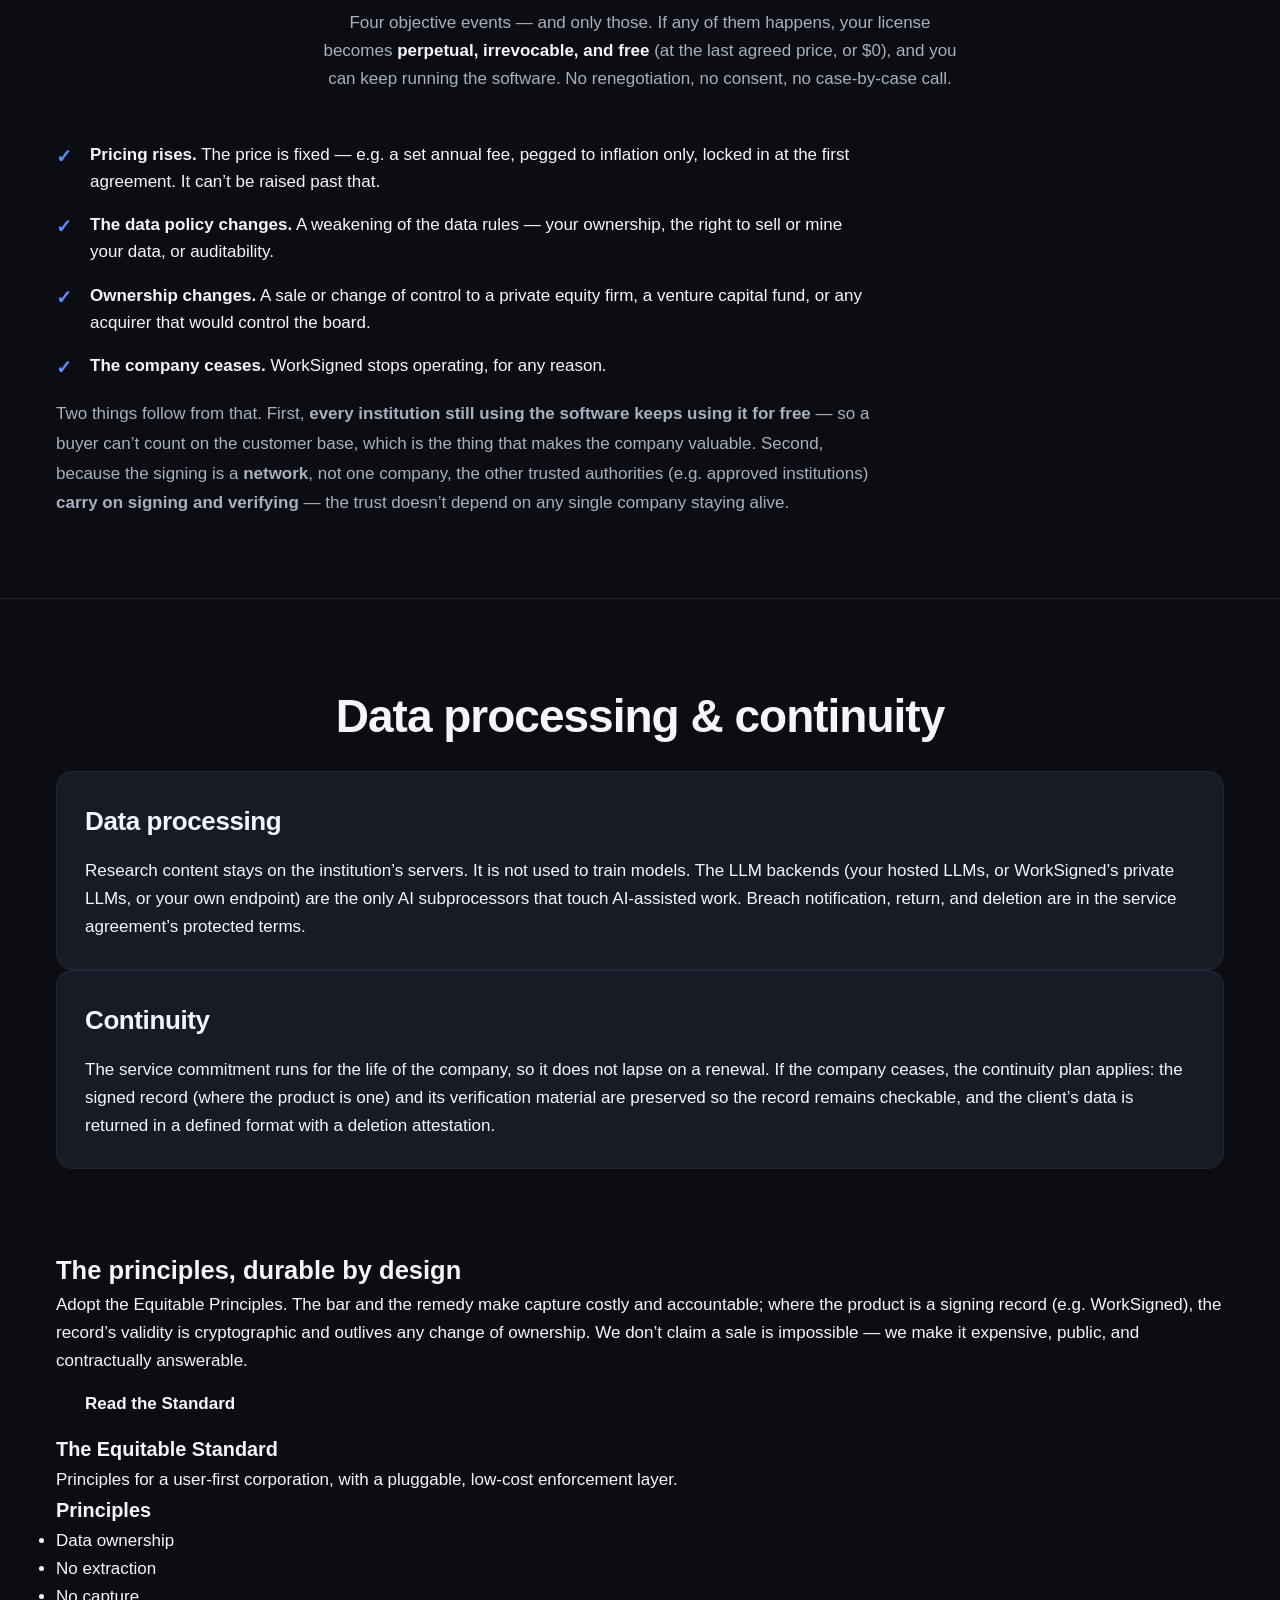
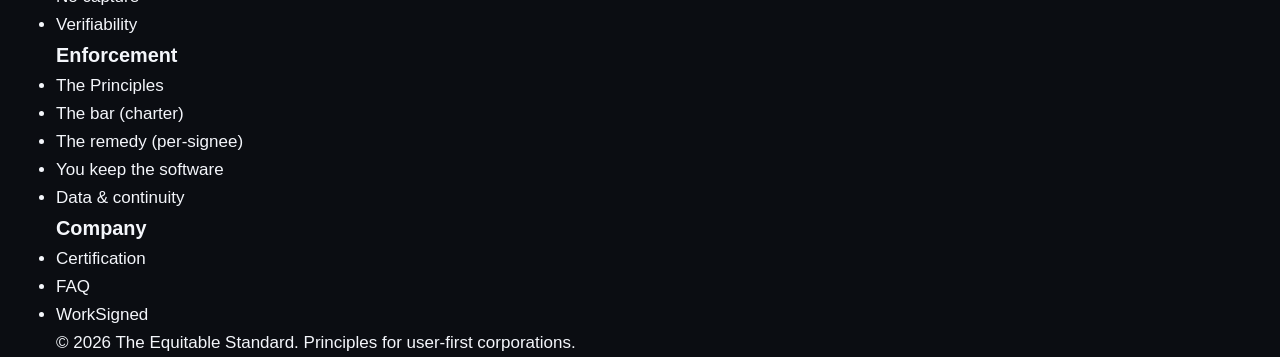
==== commit ea973f27: "sync from local static" ====
--- a/enforcement.html
+++ b/enforcement.html
@@ -121,6 +121,20 @@
             </div>
         </section>
 
+        <section class="section" id="free">
+            <div class="container">
+                <h2 class="section-title">If the deal goes wrong, you keep the software</h2>
+                <p class="section-lead">Four objective events &mdash; and only those. If any of them happens, your license becomes <strong>perpetual, irrevocable, and free</strong> (at the last agreed price, or $0), and you can keep running the software. No renegotiation, no consent, no case-by-case call.</p>
+                <ul class="promise-list">
+                    <li><strong>Pricing rises.</strong> The price is fixed &mdash; e.g. a set annual fee, pegged to inflation only, locked in at the first agreement. It can&rsquo;t be raised past that.</li>
+                    <li><strong>The data policy changes.</strong> A weakening of the data rules &mdash; your ownership, the right to sell or mine your data, or auditability.</li>
+                    <li><strong>Ownership changes.</strong> A sale or change of control to a private equity firm, a venture capital fund, or any acquirer that would control the board.</li>
+                    <li><strong>The company ceases.</strong> WorkSigned stops operating, for any reason.</li>
+                </ul>
+                <p style="max-width:820px; line-height:1.75; color:var(--text-muted); margin-top:8px;">Two things follow from that. First, <strong>every institution still using the software keeps using it for free</strong> &mdash; so a buyer can&rsquo;t count on the customer base, which is the thing that makes the company valuable. Second, because the signing is a <strong>network</strong>, not one company, the other trusted authorities (e.g. approved institutions) <strong>carry on signing and verifying</strong> &mdash; the trust doesn&rsquo;t depend on any single company staying alive.</p>
+            </div>
+        </section>
+
         <section class="section" id="data">
             <div class="container">
                 <h2 class="section-title">Data processing &amp; continuity</h2>
@@ -168,6 +182,7 @@
                         <li><a href="#principles">The Principles</a></li>
                         <li><a href="#bar">The bar (charter)</a></li>
                         <li><a href="#remedy">The remedy (per-signee)</a></li>
+                        <li><a href="#free">You keep the software</a></li>
                         <li><a href="#data">Data &amp; continuity</a></li>
                     </ul>
                 </div>
--- a/style.css
+++ b/style.css
@@ -229,6 +229,16 @@
 .reveal.visible { opacity: 1; transform: translateY(0); }
 .cards .reveal:nth-child(2n) { transition-delay: 0.1s; }
 
+/* ===== CLEAN LIST SECTIONS (Promise / Enforcement / Loopholes) ===== */
+.subhead { font-size: 22px; font-weight: 700; letter-spacing: -0.4px; margin: 0 0 16px; color: var(--text); }
+.lead-line { font-size: var(--fs-body); line-height: 1.75; color: var(--text-muted); margin: 0 0 18px; max-width: 820px; }
+.promise-list { list-style: none; padding: 0; margin: 0 0 20px; max-width: 820px; }
+.promise-list li { position: relative; padding: 0 0 0 34px; margin-bottom: 16px; font-size: var(--fs-body); line-height: 1.6; color: var(--text); }
+.promise-list li::before { content: "\2713"; position: absolute; left: 0; top: 1px; color: var(--accent, #5b8cff); font-weight: 800; font-size: 19px; }
+.promise-list li strong { color: var(--text); font-weight: 700; }
+.subblock { margin-bottom: 44px; }
+.subblock:last-child { margin-bottom: 0; }
+
 /* ===== RESPONSIVE ===== */
 @media (max-width: 900px) {
     .cards { grid-template-columns: 1fr; max-width: 520px; }
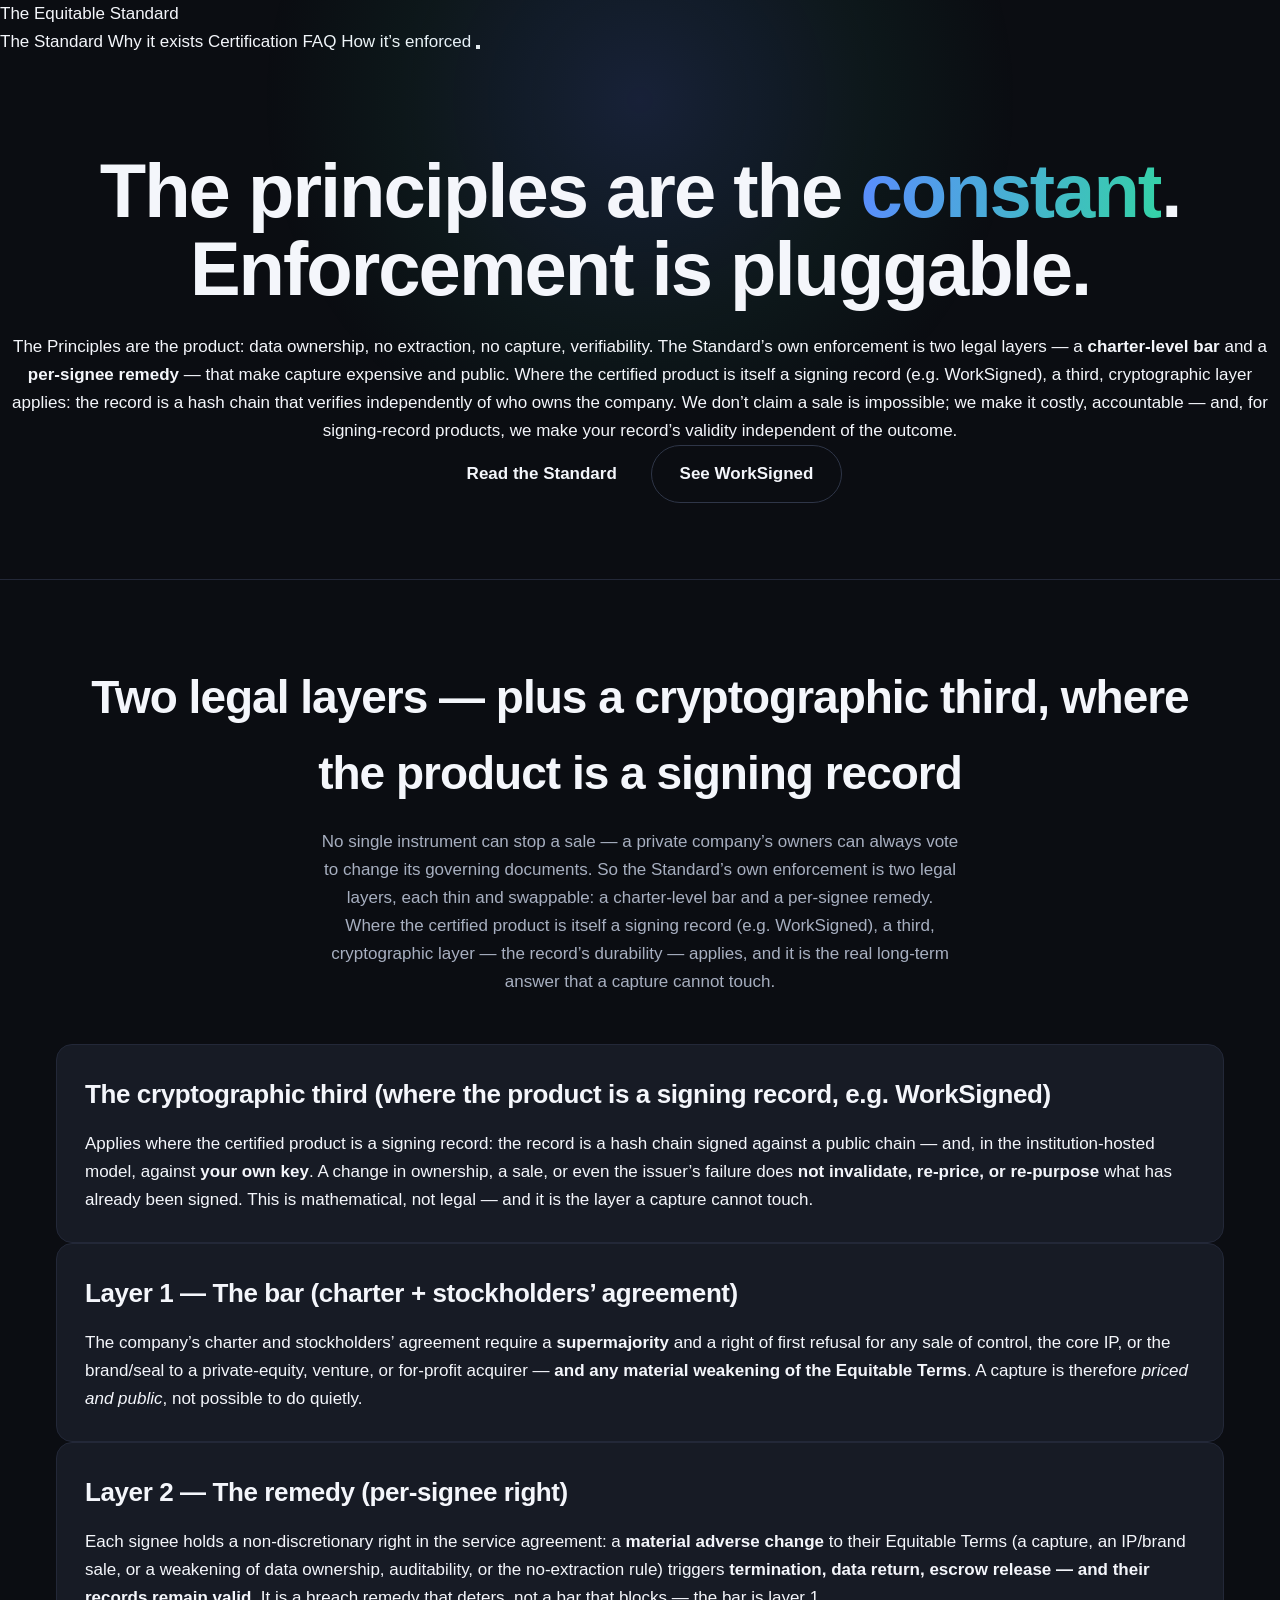
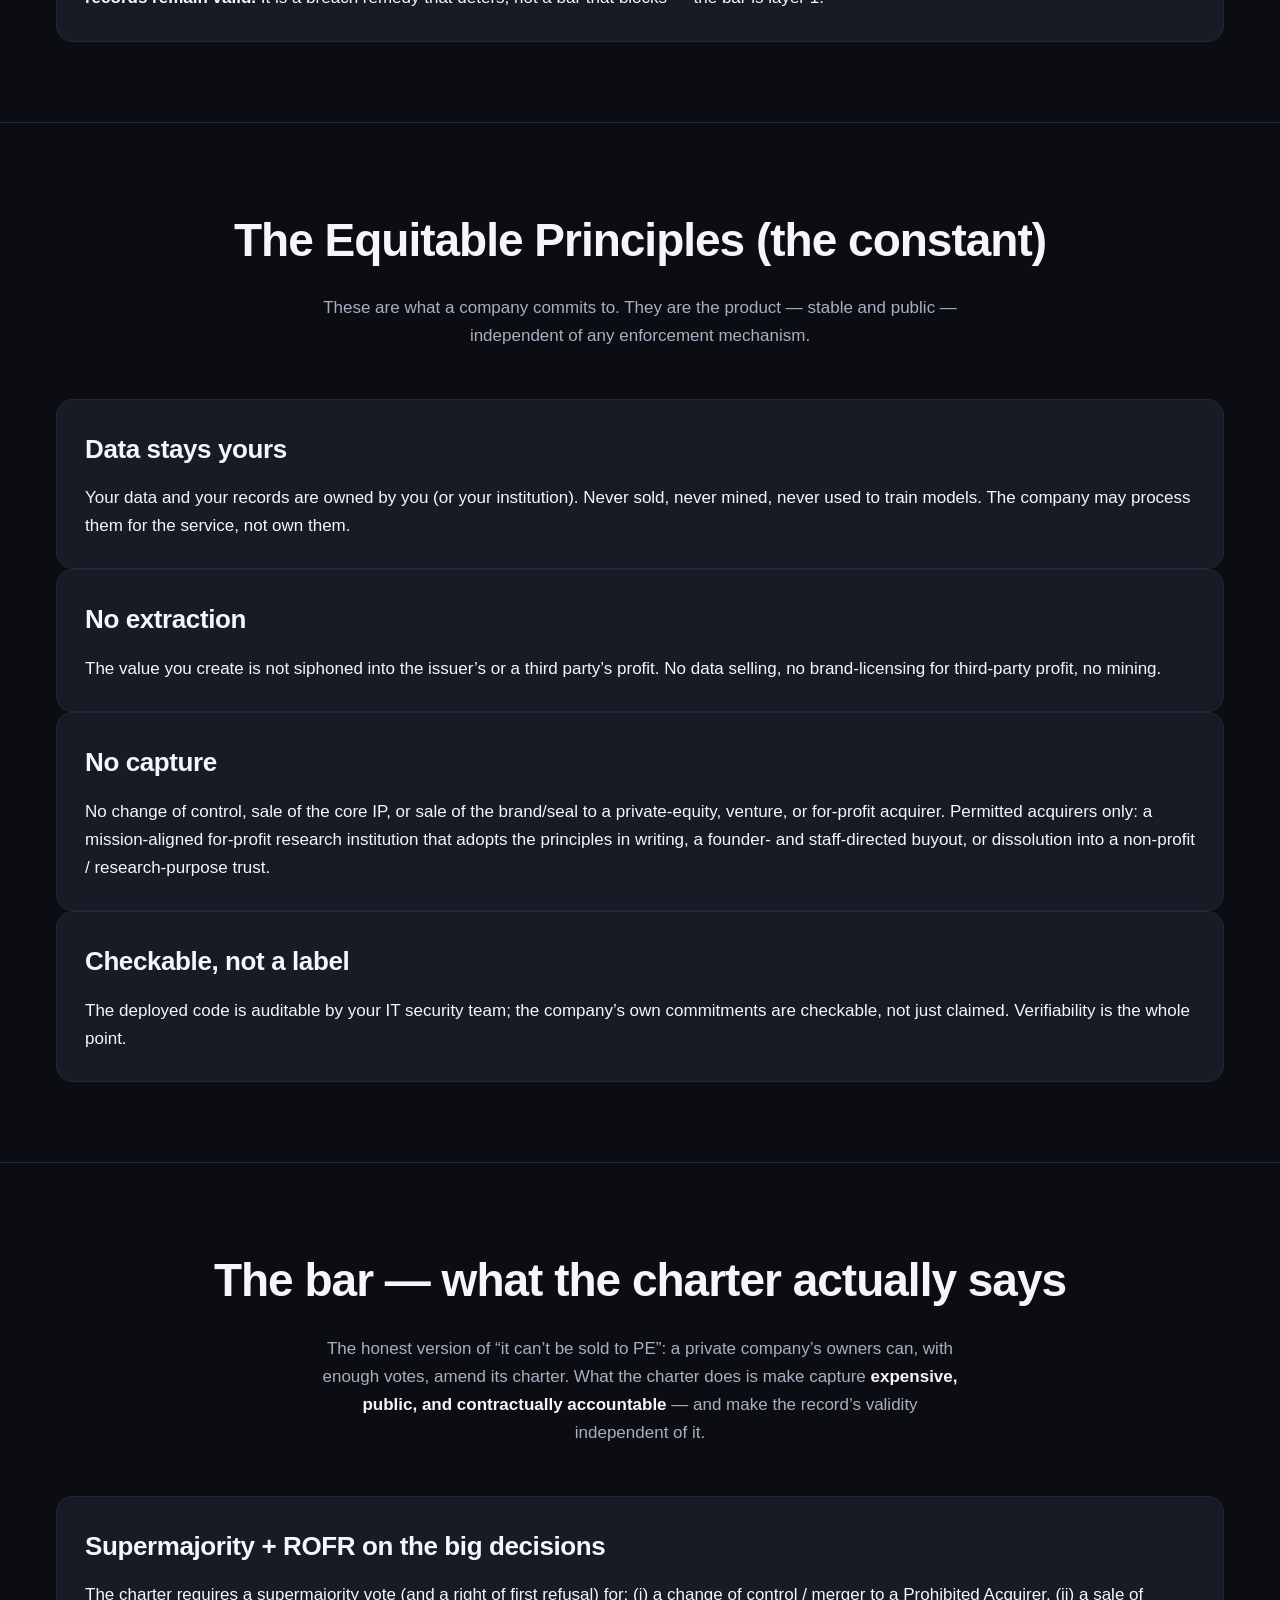
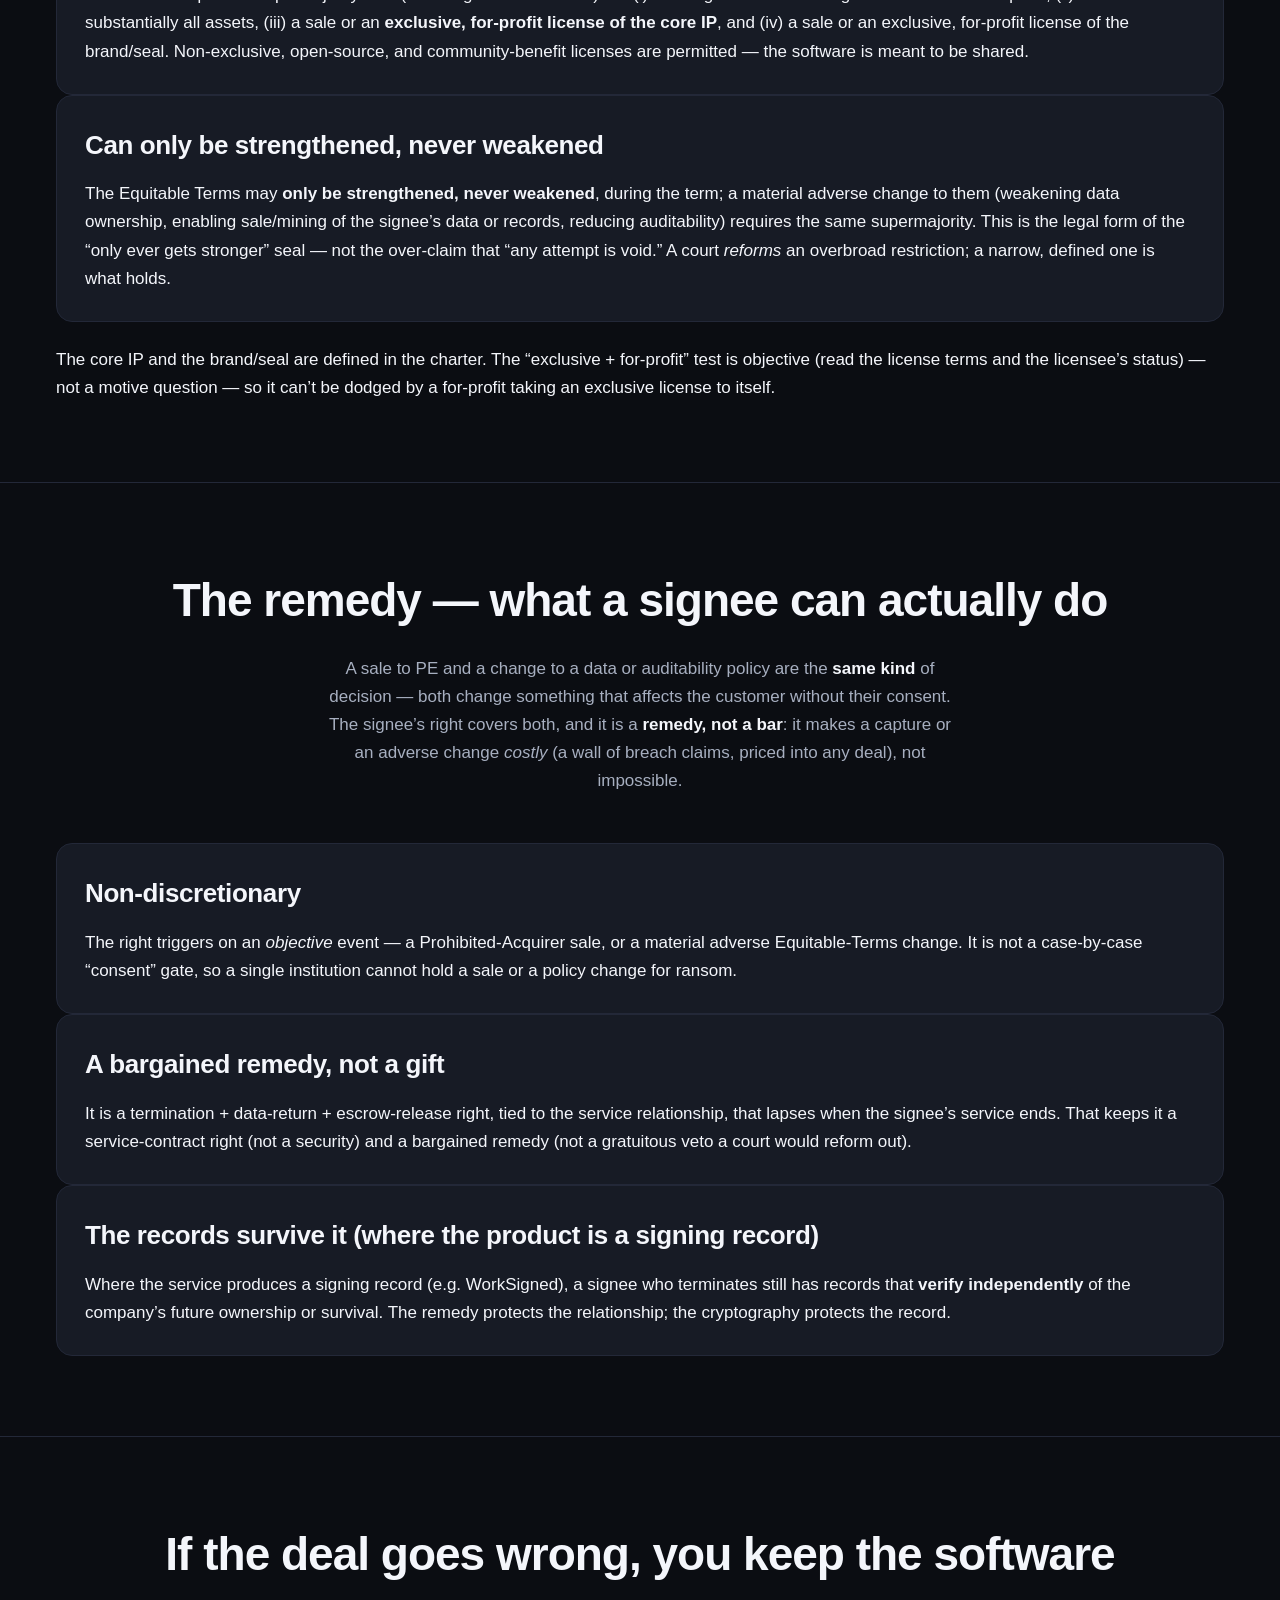
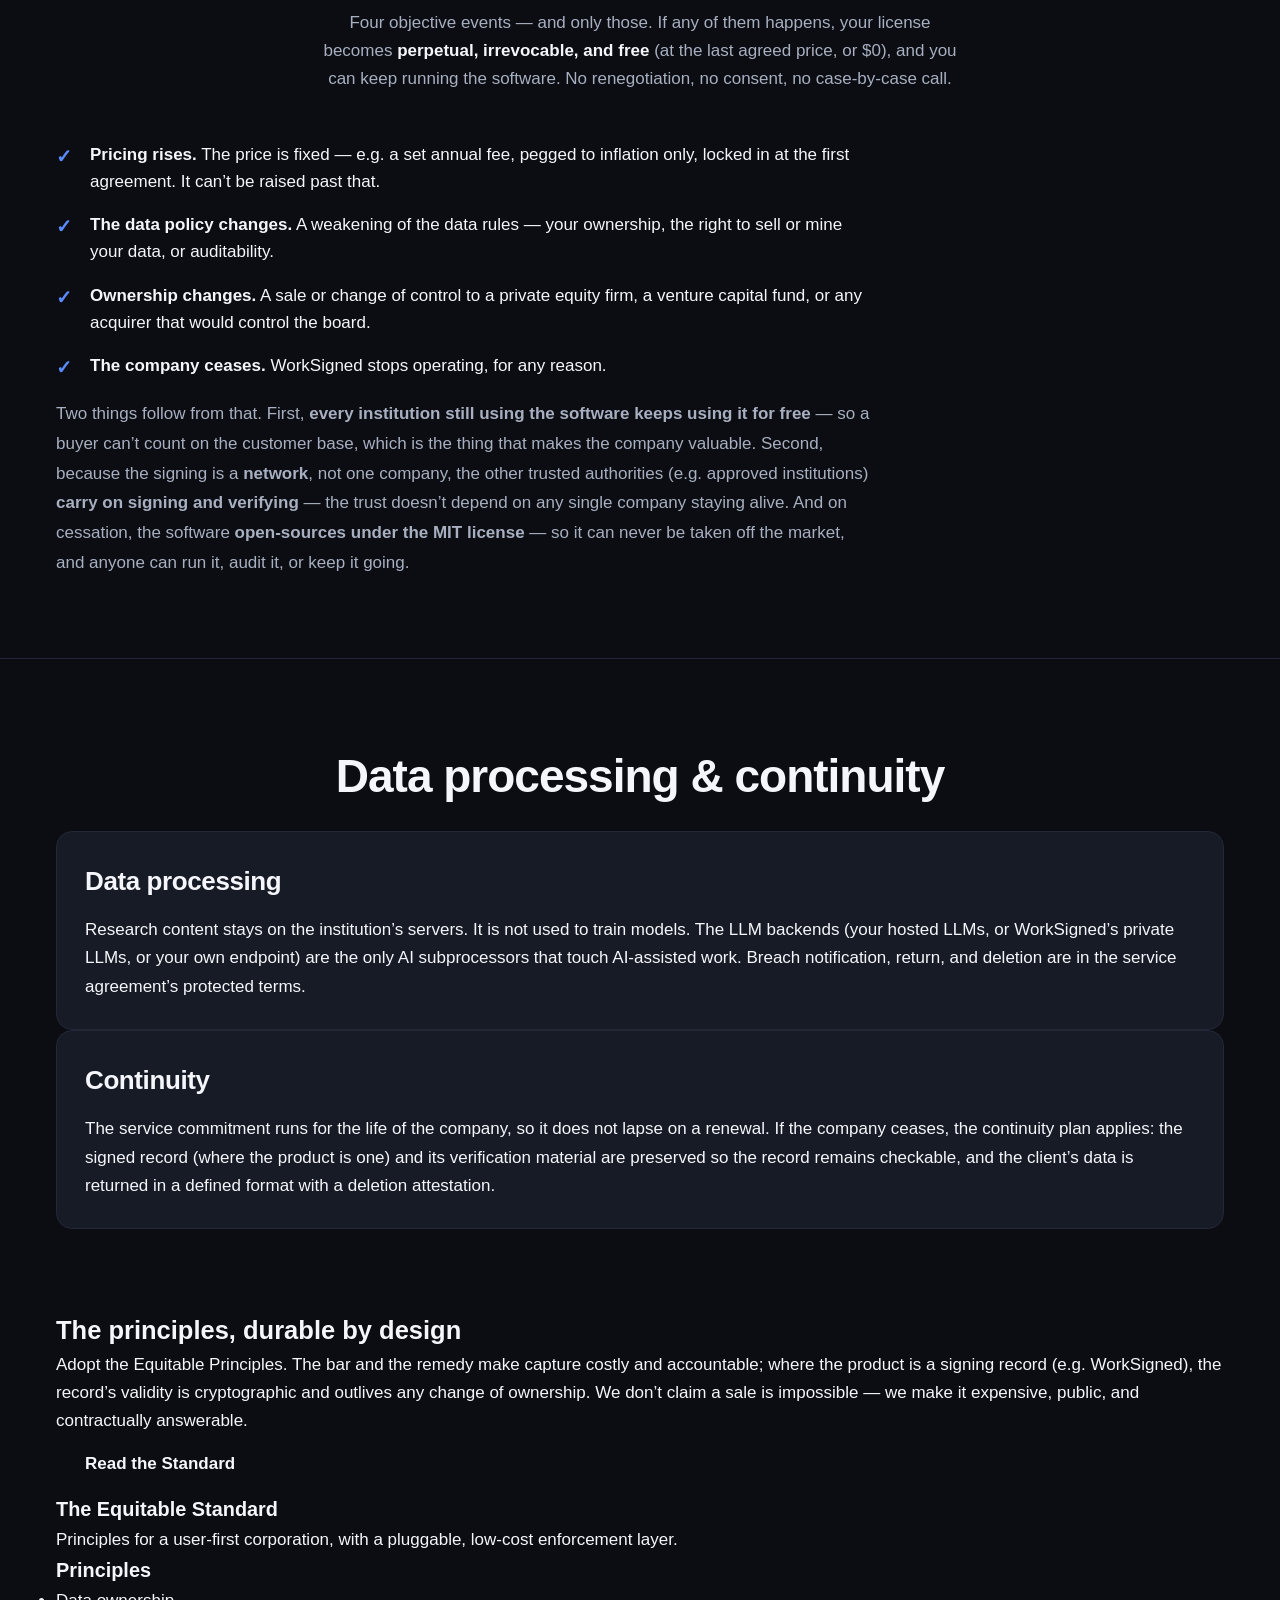
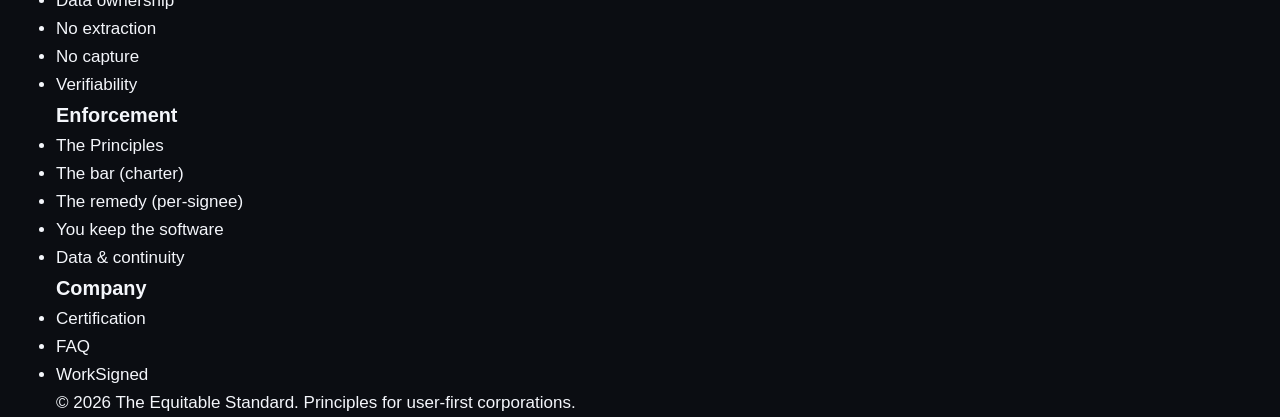
==== commit 3bb157d7: "sync from local static" ====
--- a/enforcement.html
+++ b/enforcement.html
@@ -131,7 +131,7 @@
                     <li><strong>Ownership changes.</strong> A sale or change of control to a private equity firm, a venture capital fund, or any acquirer that would control the board.</li>
                     <li><strong>The company ceases.</strong> WorkSigned stops operating, for any reason.</li>
                 </ul>
-                <p style="max-width:820px; line-height:1.75; color:var(--text-muted); margin-top:8px;">Two things follow from that. First, <strong>every institution still using the software keeps using it for free</strong> &mdash; so a buyer can&rsquo;t count on the customer base, which is the thing that makes the company valuable. Second, because the signing is a <strong>network</strong>, not one company, the other trusted authorities (e.g. approved institutions) <strong>carry on signing and verifying</strong> &mdash; the trust doesn&rsquo;t depend on any single company staying alive.</p>
+                <p style="max-width:820px; line-height:1.75; color:var(--text-muted); margin-top:8px;">Two things follow from that. First, <strong>every institution still using the software keeps using it for free</strong> &mdash; so a buyer can&rsquo;t count on the customer base, which is the thing that makes the company valuable. Second, because the signing is a <strong>network</strong>, not one company, the other trusted authorities (e.g. approved institutions) <strong>carry on signing and verifying</strong> &mdash; the trust doesn&rsquo;t depend on any single company staying alive. And on cessation, the software <strong>open-sources under the MIT license</strong> &mdash; so it can never be taken off the market, and anyone can run it, audit it, or keep it going.</p>
             </div>
         </section>
 
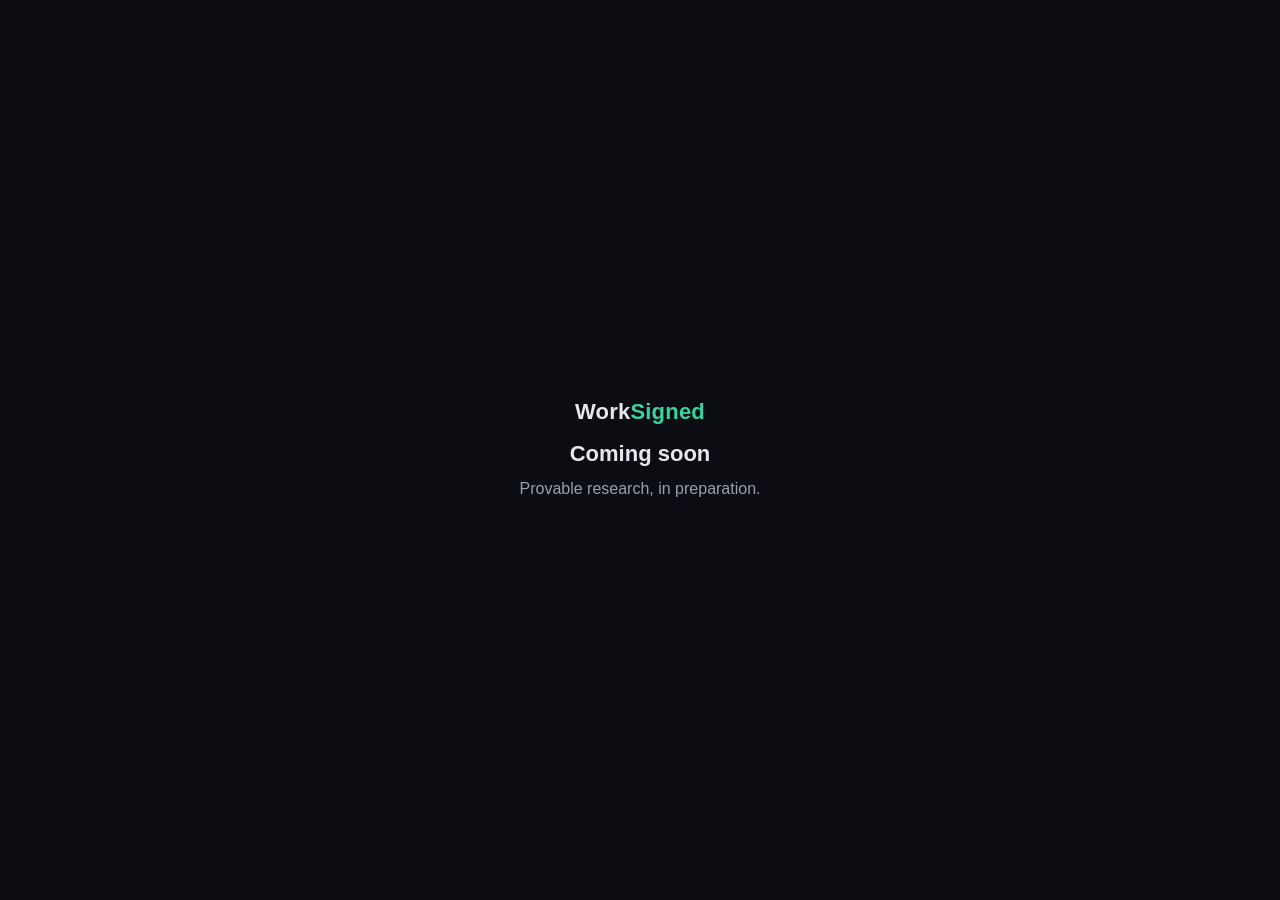
==== commit 90f1b766: "site: blank to coming-soon (temporary)" ====
--- a/enforcement.html
+++ b/enforcement.html
@@ -1,205 +1,27 @@
 <!DOCTYPE html>
 <html lang="en">
 <head>
-    <meta charset="UTF-8">
-    <meta name="viewport" content="width=device-width, initial-scale=1.0">
-    <title>How it&rsquo;s enforced &mdash; The Equitable Standard</title>
-    <meta name="description" content="The Equitable Principles are the constant. Enforcement is a pluggable layer: a charter-level bar on capture and on weakening the terms, and a per-signee remedy &mdash; with cryptographic record durability added where the product is a signing record, e.g. WorkSigned.">
-    <link rel="stylesheet" href="style.css">
+<meta charset="utf-8">
+<meta name="viewport" content="width=device-width, initial-scale=1">
+<meta name="robots" content="noindex,nofollow">
+<title>WorkSigned</title>
+<style>
+  html,body{margin:0;height:100%;background:#0b0d12;color:#e6e8ee;
+    font-family:-apple-system,BlinkMacSystemFont,"Segoe UI",Roboto,Helvetica,Arial,sans-serif;
+    display:flex;align-items:center;justify-content:center;}
+  .card{text-align:center;padding:48px 28px;max-width:440px;}
+  .brand{font-weight:700;font-size:22px;letter-spacing:.2px;margin-bottom:16px;}
+  .brand span{color:#38d39f;}
+  h1{font-size:22px;font-weight:600;margin:0 0 10px;}
+  p{color:#9aa0ad;font-size:16px;line-height:1.55;margin:0;}
+</style>
 </head>
 <body>
-    <div class="bg-grid"></div>
-    <div class="bg-glow"></div>
-
-    <nav class="navbar">
-        <div class="nav-inner">
-            <a href="/" class="nav-logo">The Equitable <span>Standard</span></a>
-            <div class="nav-links">
-                <a href="/" class="active">The Standard</a>
-                <a href="/#charter">Why it exists</a>
-                <a href="/#certification">Certification</a>
-                <a href="/#faq">FAQ</a>
-                <a href="/enforcement" class="active">How it&rsquo;s enforced</a>
-                <button class="hamburger" onclick="document.querySelector('.nav-links').classList.toggle('show')" aria-label="Toggle navigation"><span></span><span></span><span></span></button>
-            </div>
-        </div>
-    </nav>
-
-    <main>
-        <section class="hero">
-            <h1 class="hero-title">The principles are the <span class="grad">constant</span>. Enforcement is pluggable.</h1>
-            <p class="hero-sub">The Principles are the product: data ownership, no extraction, no capture, verifiability. The Standard&rsquo;s own enforcement is two legal layers &mdash; a <strong>charter-level bar</strong> and a <strong>per-signee remedy</strong> &mdash; that make capture expensive and public. Where the certified product is itself a signing record (e.g. WorkSigned), a third, cryptographic layer applies: the record is a hash chain that verifies independently of who owns the company. We don&rsquo;t claim a sale is impossible; we make it costly, accountable &mdash; and, for signing-record products, we make your record&rsquo;s validity independent of the outcome.</p>
-            <div class="hero-actions">
-                <a href="/" class="btn btn-primary">Read the Standard</a>
-                <a href="https://worksigned.com" class="btn btn-ghost" target="_blank">See WorkSigned</a>
-            </div>
-        </section>
-
-        <section class="section">
-            <div class="container">
-                <h2 class="section-title">Two legal layers &mdash; plus a cryptographic third, where the product is a signing record</h2>
-                <p class="section-lead">No single instrument can stop a sale &mdash; a private company&rsquo;s owners can always vote to change its governing documents. So the Standard&rsquo;s own enforcement is two legal layers, each thin and swappable: a charter-level bar and a per-signee remedy. Where the certified product is itself a signing record (e.g. WorkSigned), a third, cryptographic layer &mdash; the record&rsquo;s durability &mdash; applies, and it is the real long-term answer that a capture cannot touch.</p>
-
-                <div class="grid grid-3">
-                    <div class="card reveal">
-                        <h3>The cryptographic third (where the product is a signing record, e.g. WorkSigned)</h3>
-                        <p>Applies where the certified product is a signing record: the record is a hash chain signed against a public chain &mdash; and, in the institution-hosted model, against <strong>your own key</strong>. A change in ownership, a sale, or even the issuer&rsquo;s failure does <strong>not invalidate, re-price, or re-purpose</strong> what has already been signed. This is mathematical, not legal &mdash; and it is the layer a capture cannot touch.</p>
-                    </div>
-                    <div class="card reveal">
-                        <h3>Layer 1 &mdash; The bar (charter + stockholders&rsquo; agreement)</h3>
-                        <p>The company&rsquo;s charter and stockholders&rsquo; agreement require a <strong>supermajority</strong> and a right of first refusal for any sale of control, the core IP, or the brand/seal to a private-equity, venture, or for-profit acquirer &mdash; <strong>and any material weakening of the Equitable Terms</strong>. A capture is therefore <em>priced and public</em>, not possible to do quietly.</p>
-                    </div>
-                    <div class="card reveal">
-                        <h3>Layer 2 &mdash; The remedy (per-signee right)</h3>
-                        <p>Each signee holds a non-discretionary right in the service agreement: a <strong>material adverse change</strong> to their Equitable Terms (a capture, an IP/brand sale, or a weakening of data ownership, auditability, or the no-extraction rule) triggers <strong>termination, data return, escrow release &mdash; and their records remain valid.</strong> It is a breach remedy that deters, not a bar that blocks &mdash; the bar is layer 1.</p>
-                    </div>
-                </div>
-            </div>
-        </section>
-
-        <section class="section" id="principles">
-            <div class="container">
-                <h2 class="section-title">The Equitable Principles (the constant)</h2>
-                <p class="section-lead">These are what a company commits to. They are the product &mdash; stable and public &mdash; independent of any enforcement mechanism.</p>
-                <div class="grid grid-4">
-                    <div class="card reveal">
-                        <h3>Data stays yours</h3>
-                        <p>Your data and your records are owned by you (or your institution). Never sold, never mined, never used to train models. The company may process them for the service, not own them.</p>
-                    </div>
-                    <div class="card reveal">
-                        <h3>No extraction</h3>
-                        <p>The value you create is not siphoned into the issuer&rsquo;s or a third party&rsquo;s profit. No data selling, no brand-licensing for third-party profit, no mining.</p>
-                    </div>
-                    <div class="card reveal">
-                        <h3>No capture</h3>
-                        <p>No change of control, sale of the core IP, or sale of the brand/seal to a private-equity, venture, or for-profit acquirer. Permitted acquirers only: a mission-aligned for-profit research institution that adopts the principles in writing, a founder- and staff-directed buyout, or dissolution into a non-profit / research-purpose trust.</p>
-                    </div>
-                    <div class="card reveal">
-                        <h3>Checkable, not a label</h3>
-                        <p>The deployed code is auditable by your IT security team; the company&rsquo;s own commitments are checkable, not just claimed. Verifiability is the whole point.</p>
-                    </div>
-                </div>
-            </div>
-        </section>
-
-        <section class="section" id="bar">
-            <div class="container">
-                <h2 class="section-title">The bar &mdash; what the charter actually says</h2>
-                <p class="section-lead">The honest version of &ldquo;it can&rsquo;t be sold to PE&rdquo;: a private company&rsquo;s owners can, with enough votes, amend its charter. What the charter does is make capture <strong>expensive, public, and contractually accountable</strong> &mdash; and make the record&rsquo;s validity independent of it.</p>
-                <div class="grid grid-2">
-                    <div class="card reveal">
-                        <h3>Supermajority + ROFR on the big decisions</h3>
-                        <p>The charter requires a supermajority vote (and a right of first refusal) for: (i) a change of control / merger to a Prohibited Acquirer, (ii) a sale of substantially all assets, (iii) a sale or an <strong>exclusive, for-profit license of the core IP</strong>, and (iv) a sale or an exclusive, for-profit license of the brand/seal. Non-exclusive, open-source, and community-benefit licenses are permitted &mdash; the software is meant to be shared.</p>
-                    </div>
-                    <div class="card reveal">
-                        <h3>Can only be strengthened, never weakened</h3>
-                        <p>The Equitable Terms may <strong>only be strengthened, never weakened</strong>, during the term; a material adverse change to them (weakening data ownership, enabling sale/mining of the signee&rsquo;s data or records, reducing auditability) requires the same supermajority. This is the legal form of the &ldquo;only ever gets stronger&rdquo; seal &mdash; not the over-claim that &ldquo;any attempt is void.&rdquo; A court <em>reforms</em> an overbroad restriction; a narrow, defined one is what holds.</p>
-                    </div>
-                </div>
-                <p class="reveal" style="margin-top:24px;">The core IP and the brand/seal are defined in the charter. The &ldquo;exclusive + for-profit&rdquo; test is objective (read the license terms and the licensee&rsquo;s status) &mdash; not a motive question &mdash; so it can&rsquo;t be dodged by a for-profit taking an exclusive license to itself.</p>
-            </div>
-        </section>
-
-        <section class="section" id="remedy">
-            <div class="container">
-                <h2 class="section-title">The remedy &mdash; what a signee can actually do</h2>
-                <p class="section-lead">A sale to PE and a change to a data or auditability policy are the <strong>same kind</strong> of decision &mdash; both change something that affects the customer without their consent. The signee&rsquo;s right covers both, and it is a <strong>remedy, not a bar</strong>: it makes a capture or an adverse change <em>costly</em> (a wall of breach claims, priced into any deal), not impossible.</p>
-                <div class="grid grid-3">
-                    <div class="card reveal">
-                        <h3>Non-discretionary</h3>
-                        <p>The right triggers on an <em>objective</em> event &mdash; a Prohibited-Acquirer sale, or a material adverse Equitable-Terms change. It is not a case-by-case &ldquo;consent&rdquo; gate, so a single institution cannot hold a sale or a policy change for ransom.</p>
-                    </div>
-                    <div class="card reveal">
-                        <h3>A bargained remedy, not a gift</h3>
-                        <p>It is a termination + data-return + escrow-release right, tied to the service relationship, that lapses when the signee&rsquo;s service ends. That keeps it a service-contract right (not a security) and a bargained remedy (not a gratuitous veto a court would reform out).</p>
-                    </div>
-                    <div class="card reveal">
-                        <h3>The records survive it (where the product is a signing record)</h3>
-                        <p>Where the service produces a signing record (e.g. WorkSigned), a signee who terminates still has records that <strong>verify independently</strong> of the company&rsquo;s future ownership or survival. The remedy protects the relationship; the cryptography protects the record.</p>
-                    </div>
-                </div>
-            </div>
-        </section>
-
-        <section class="section" id="free">
-            <div class="container">
-                <h2 class="section-title">If the deal goes wrong, you keep the software</h2>
-                <p class="section-lead">Four objective events &mdash; and only those. If any of them happens, your license becomes <strong>perpetual, irrevocable, and free</strong> (at the last agreed price, or $0), and you can keep running the software. No renegotiation, no consent, no case-by-case call.</p>
-                <ul class="promise-list">
-                    <li><strong>Pricing rises.</strong> The price is fixed &mdash; e.g. a set annual fee, pegged to inflation only, locked in at the first agreement. It can&rsquo;t be raised past that.</li>
-                    <li><strong>The data policy changes.</strong> A weakening of the data rules &mdash; your ownership, the right to sell or mine your data, or auditability.</li>
-                    <li><strong>Ownership changes.</strong> A sale or change of control to a private equity firm, a venture capital fund, or any acquirer that would control the board.</li>
-                    <li><strong>The company ceases.</strong> WorkSigned stops operating, for any reason.</li>
-                </ul>
-                <p style="max-width:820px; line-height:1.75; color:var(--text-muted); margin-top:8px;">Two things follow from that. First, <strong>every institution still using the software keeps using it for free</strong> &mdash; so a buyer can&rsquo;t count on the customer base, which is the thing that makes the company valuable. Second, because the signing is a <strong>network</strong>, not one company, the other trusted authorities (e.g. approved institutions) <strong>carry on signing and verifying</strong> &mdash; the trust doesn&rsquo;t depend on any single company staying alive. And on cessation, the software <strong>open-sources under the MIT license</strong> &mdash; so it can never be taken off the market, and anyone can run it, audit it, or keep it going.</p>
-            </div>
-        </section>
-
-        <section class="section" id="data">
-            <div class="container">
-                <h2 class="section-title">Data processing &amp; continuity</h2>
-                <div class="grid grid-2">
-                    <div class="card reveal">
-                        <h3>Data processing</h3>
-                        <p>Research content stays on the institution&rsquo;s servers. It is not used to train models. The LLM backends (your hosted LLMs, or WorkSigned&rsquo;s private LLMs, or your own endpoint) are the only AI subprocessors that touch AI-assisted work. Breach notification, return, and deletion are in the service agreement&rsquo;s protected terms.</p>
-                    </div>
-                    <div class="card reveal">
-                        <h3>Continuity</h3>
-                        <p>The service commitment runs for the life of the company, so it does not lapse on a renewal. If the company ceases, the continuity plan applies: the signed record (where the product is one) and its verification material are preserved so the record remains checkable, and the client&rsquo;s data is returned in a defined format with a deletion attestation.</p>
-                    </div>
-                </div>
-            </div>
-        </section>
-
-        <section class="cta">
-            <div class="container">
-                <h2>The principles, durable by design</h2>
-                <p>Adopt the Equitable Principles. The bar and the remedy make capture costly and accountable; where the product is a signing record (e.g. WorkSigned), the record&rsquo;s validity is cryptographic and outlives any change of ownership. We don&rsquo;t claim a sale is impossible &mdash; we make it expensive, public, and contractually answerable.</p>
-                <a href="/" class="btn btn-light">Read the Standard</a>
-            </div>
-        </section>
-    </main>
-
-    <footer class="footer">
-        <div class="container">
-            <div class="footer-grid">
-                <div>
-                    <h3>The Equitable Standard</h3>
-                    <p>Principles for a user-first corporation, with a pluggable, low-cost enforcement layer.</p>
-                </div>
-                <div>
-                    <h3>Principles</h3>
-                    <ul class="footer-links">
-                        <li><a href="/#charter">Data ownership</a></li>
-                        <li><a href="/#charter">No extraction</a></li>
-                        <li><a href="/#charter">No capture</a></li>
-                        <li><a href="/#charter">Verifiability</a></li>
-                    </ul>
-                </div>
-                <div>
-                    <h3>Enforcement</h3>
-                    <ul class="footer-links">
-                        <li><a href="#principles">The Principles</a></li>
-                        <li><a href="#bar">The bar (charter)</a></li>
-                        <li><a href="#remedy">The remedy (per-signee)</a></li>
-                        <li><a href="#free">You keep the software</a></li>
-                        <li><a href="#data">Data &amp; continuity</a></li>
-                    </ul>
-                </div>
-                <div>
-                    <h3>Company</h3>
-                    <ul class="footer-links">
-                        <li><a href="/#certification">Certification</a></li>
-                        <li><a href="/#faq">FAQ</a></li>
-                        <li><a href="https://worksigned.com" target="_blank">WorkSigned</a></li>
-                    </ul>
-                </div>
-            </div>
-            <div class="footer-bottom">
-                <span>&copy; 2026 The Equitable Standard. Principles for user-first corporations.</span>
-            </div>
-        </div>
-    </footer>
-    <script src="script.js"></script>
+  <div class="card">
+    <div class="brand">Work<span>Signed</span></div>
+    <h1>Coming soon</h1>
+    <p>Provable research, in preparation.</p>
+  </div>
 </body>
 </html>
+
